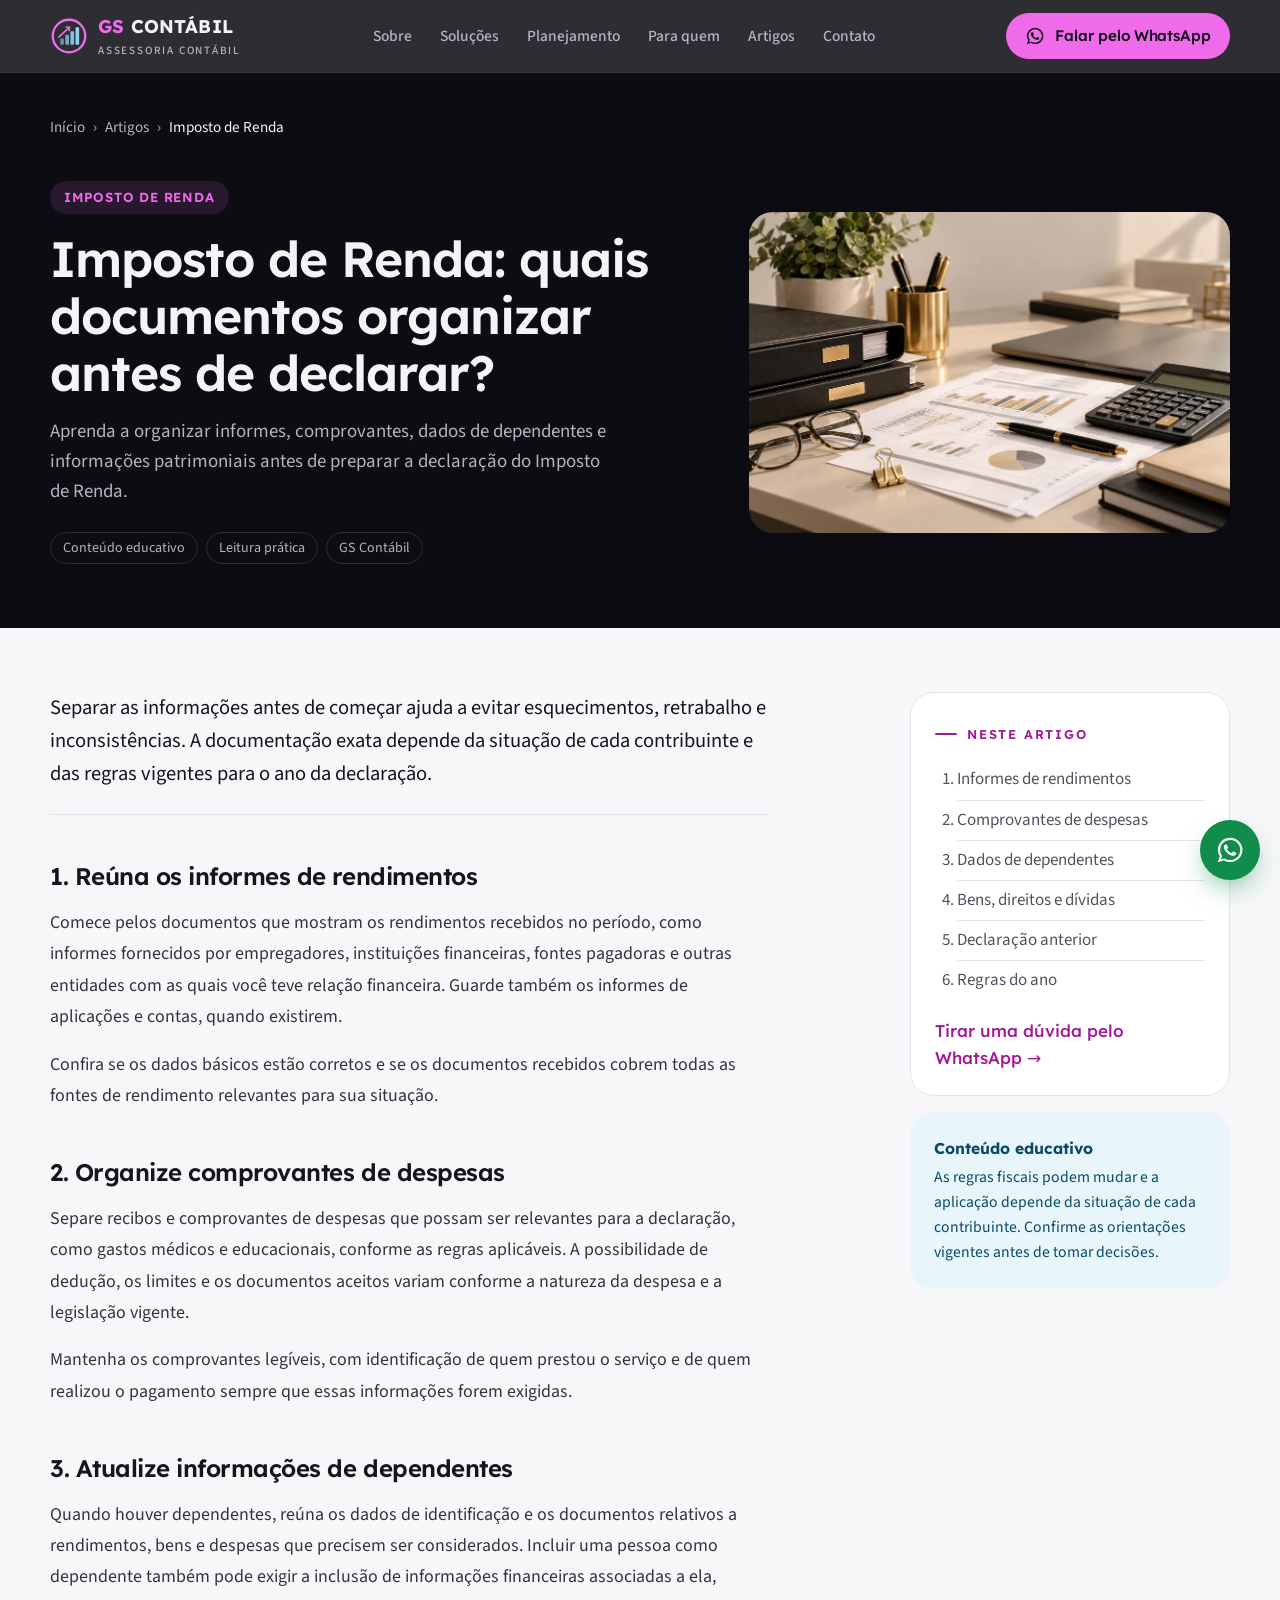
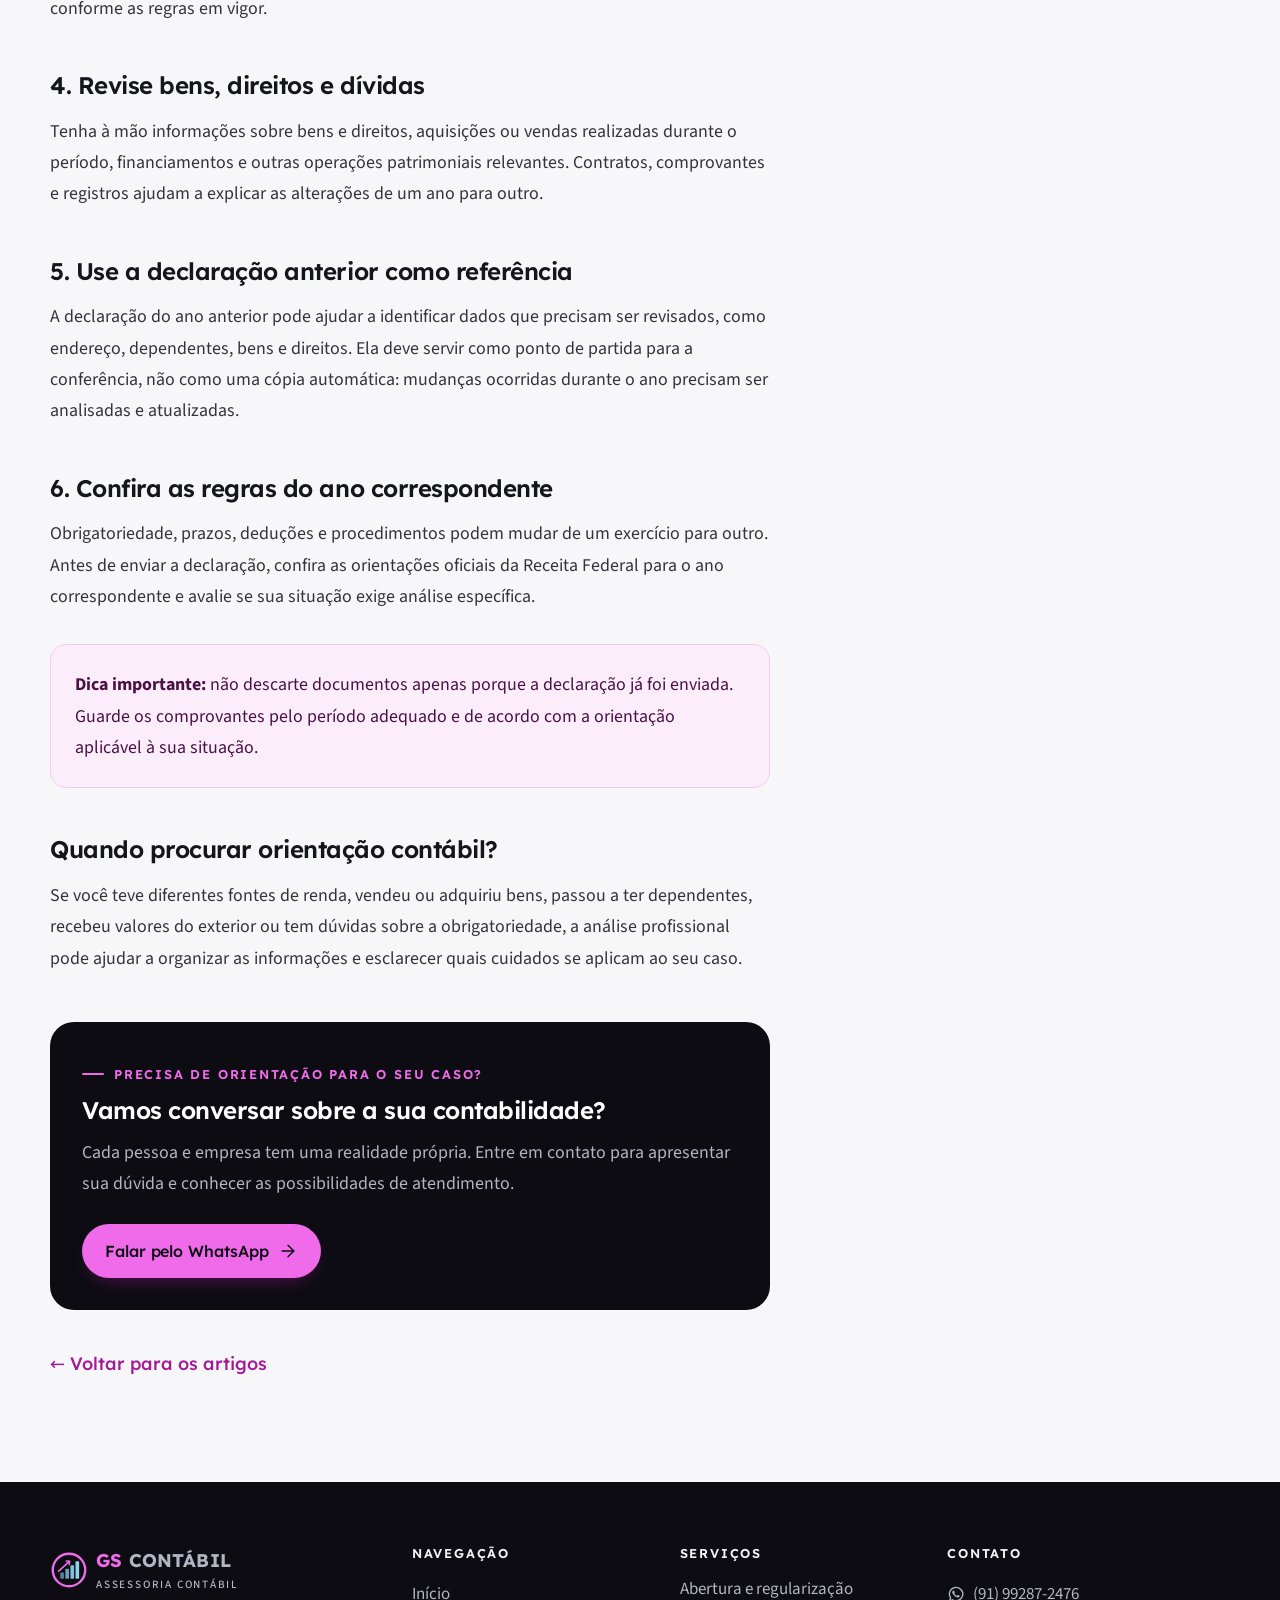
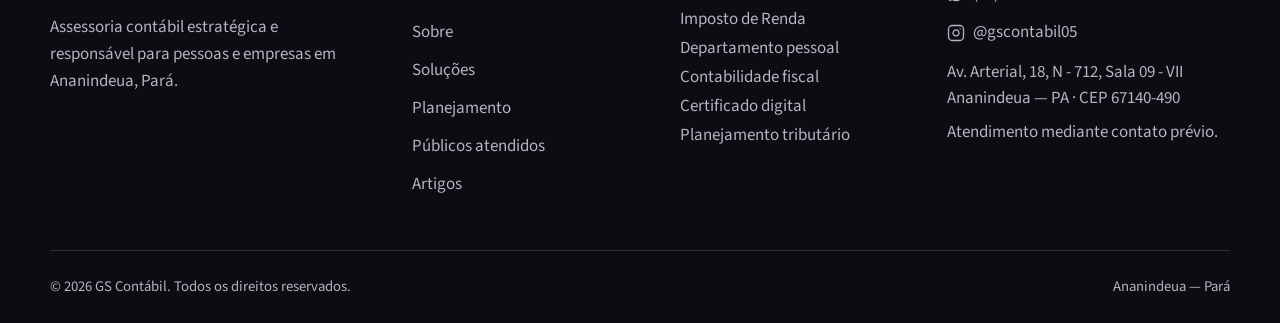
==== artigos/imposto-de-renda.html @ d26aca62 "Redesign do site da GS Contábil Nova interface (Lexend + Source Sans 3, preto/magenta/azul do logo)," ====
<!DOCTYPE html>
<html lang="pt-BR" class="no-js">
<head>
<meta charset="utf-8">
<meta name="viewport" content="width=device-width, initial-scale=1">
<title>Imposto de Renda: quais documentos organizar antes de declarar? | GS Contábil — Assessoria Contábil</title>
<meta name="description" content="">
<meta name="theme-color" content="#0c0c12">
<link rel="icon" href="../favicon.svg" type="image/svg+xml">
<link rel="icon" href="../assets/gs-contabil-logo.png" type="image/png">
<meta property="og:type" content="article">
<meta property="og:locale" content="pt_BR">
<meta property="og:site_name" content="GS Contábil">
<meta property="og:title" content="Imposto de Renda: quais documentos organizar antes de declarar? | GS Contábil — Assessoria Contábil">
<meta property="og:description" content="">
<link rel="preconnect" href="https://fonts.googleapis.com">
<link rel="preconnect" href="https://fonts.gstatic.com" crossorigin>
<link rel="stylesheet" href="https://fonts.googleapis.com/css2?family=Lexend:wght@400;500;600;700&family=Source+Sans+3:wght@400;500;600&display=swap">
<link rel="stylesheet" href="../styles.css">
<script>document.documentElement.classList.remove('no-js')</script>
</head>
<body>
<svg xmlns="http://www.w3.org/2000/svg" style="display:none" aria-hidden="true">
  <symbol id="i-check" viewBox="0 0 24 24"><path d="M20 6 9 17l-5-5"/></symbol>
  <symbol id="i-arrow" viewBox="0 0 24 24"><path d="M5 12h14"/><path d="m12 5 7 7-7 7"/></symbol>
  <symbol id="i-plus" viewBox="0 0 24 24"><path d="M12 5v14"/><path d="M5 12h14"/></symbol>
  <symbol id="i-menu" viewBox="0 0 24 24"><path d="M4 7h16"/><path d="M4 12h16"/><path d="M4 17h16"/></symbol>
  <symbol id="i-x" viewBox="0 0 24 24"><path d="M18 6 6 18"/><path d="m6 6 12 12"/></symbol>
  <symbol id="i-building" viewBox="0 0 24 24"><path d="M6 22V4a2 2 0 0 1 2-2h8a2 2 0 0 1 2 2v18Z"/><path d="M6 12H4a2 2 0 0 0-2 2v6a2 2 0 0 0 2 2h2"/><path d="M18 9h2a2 2 0 0 1 2 2v9a2 2 0 0 1-2 2h-2"/><path d="M10 6h4"/><path d="M10 10h4"/><path d="M10 14h4"/><path d="M10 18h4"/></symbol>
  <symbol id="i-file" viewBox="0 0 24 24"><path d="M15 2H6a2 2 0 0 0-2 2v16a2 2 0 0 0 2 2h12a2 2 0 0 0 2-2V7Z"/><path d="M14 2v4a2 2 0 0 0 2 2h4"/><path d="M10 9H8"/><path d="M16 13H8"/><path d="M16 17H8"/></symbol>
  <symbol id="i-users" viewBox="0 0 24 24"><path d="M16 21v-2a4 4 0 0 0-4-4H6a4 4 0 0 0-4 4v2"/><circle cx="9" cy="7" r="4"/><path d="M22 21v-2a4 4 0 0 0-3-3.87"/><path d="M16 3.13a4 4 0 0 1 0 7.75"/></symbol>
  <symbol id="i-calculator" viewBox="0 0 24 24"><rect width="16" height="20" x="4" y="2" rx="2"/><path d="M8 6h8"/><path d="M16 14v4"/><path d="M16 10h.01"/><path d="M12 10h.01"/><path d="M8 10h.01"/><path d="M12 14h.01"/><path d="M8 14h.01"/><path d="M12 18h.01"/><path d="M8 18h.01"/></symbol>
  <symbol id="i-shield" viewBox="0 0 24 24"><path d="M20 13c0 5-3.5 7.5-7.66 8.95a1 1 0 0 1-.67-.01C7.5 20.5 4 18 4 13V6a1 1 0 0 1 1-1c2 0 4.5-1.2 6.24-2.72a1.17 1.17 0 0 1 1.52 0C14.51 3.81 17 5 19 5a1 1 0 0 1 1 1z"/><path d="m9 12 2 2 4-4"/></symbol>
  <symbol id="i-chart" viewBox="0 0 24 24"><path d="M3 3v16a2 2 0 0 0 2 2h16"/><path d="M18 17V9"/><path d="M13 17V5"/><path d="M8 17v-3"/></symbol>
  <symbol id="i-briefcase" viewBox="0 0 24 24"><path d="M16 20V4a2 2 0 0 0-2-2h-4a2 2 0 0 0-2 2v16"/><rect width="20" height="14" x="2" y="6" rx="2"/></symbol>
  <symbol id="i-user" viewBox="0 0 24 24"><path d="M19 21v-2a4 4 0 0 0-4-4H9a4 4 0 0 0-4 4v2"/><circle cx="12" cy="7" r="4"/></symbol>
  <symbol id="i-bulb" viewBox="0 0 24 24"><path d="M15 14c.2-1 .7-1.7 1.5-2.5 1-.9 1.5-2.2 1.5-3.5A6 6 0 0 0 6 8c0 1 .2 2.2 1.5 3.5.7.7 1.3 1.5 1.5 2.5"/><path d="M9 18h6"/><path d="M10 22h4"/></symbol>
  <symbol id="i-store" viewBox="0 0 24 24"><path d="m2 7 4.41-4.41A2 2 0 0 1 7.83 2h8.34a2 2 0 0 1 1.42.59L22 7"/><path d="M4 12v8a2 2 0 0 0 2 2h12a2 2 0 0 0 2-2v-8"/><path d="M15 22v-4a2 2 0 0 0-2-2h-2a2 2 0 0 0-2 2v4"/><path d="M2 7h20"/><path d="M22 7v3a2 2 0 0 1-2 2 2.7 2.7 0 0 1-1.59-.63.7.7 0 0 0-.82 0A2.7 2.7 0 0 1 16 12a2.7 2.7 0 0 1-1.59-.63.7.7 0 0 0-.82 0A2.7 2.7 0 0 1 12 12a2.7 2.7 0 0 1-1.59-.63.7.7 0 0 0-.82 0A2.7 2.7 0 0 1 8 12a2.7 2.7 0 0 1-1.59-.63.7.7 0 0 0-.82 0A2.7 2.7 0 0 1 4 12a2 2 0 0 1-2-2V7"/></symbol>
  <symbol id="i-clipboard" viewBox="0 0 24 24"><rect width="8" height="4" x="8" y="2" rx="1"/><path d="M16 4h2a2 2 0 0 1 2 2v14a2 2 0 0 1-2 2H6a2 2 0 0 1-2-2V6a2 2 0 0 1 2-2h2"/><path d="m9 14 2 2 4-4"/></symbol>
  <symbol id="i-message" viewBox="0 0 24 24"><path d="M7.9 20A9 9 0 1 0 4 16.1L2 22Z"/></symbol>
  <symbol id="i-compass" viewBox="0 0 24 24"><circle cx="12" cy="12" r="10"/><path d="m16.24 7.76-1.8 5.4a2 2 0 0 1-1.28 1.28l-5.4 1.8 1.8-5.4a2 2 0 0 1 1.28-1.28z"/></symbol>
  <symbol id="i-pin" viewBox="0 0 24 24"><path d="M20 10c0 4.99-5.54 10.19-7.4 11.8a1 1 0 0 1-1.2 0C9.54 20.19 4 14.99 4 10a8 8 0 0 1 16 0"/><circle cx="12" cy="10" r="3"/></symbol>
  <symbol id="i-phone" viewBox="0 0 24 24"><path d="M22 16.92v3a2 2 0 0 1-2.18 2 19.8 19.8 0 0 1-8.63-3.07 19.5 19.5 0 0 1-6-6 19.8 19.8 0 0 1-3.07-8.67A2 2 0 0 1 4.11 2h3a2 2 0 0 1 2 1.72c.13.96.36 1.9.7 2.81a2 2 0 0 1-.45 2.11L8.09 9.91a16 16 0 0 0 6 6l1.27-1.27a2 2 0 0 1 2.11-.45c.91.34 1.85.57 2.81.7A2 2 0 0 1 22 16.92z"/></symbol>
  <symbol id="i-instagram" viewBox="0 0 24 24"><rect width="20" height="20" x="2" y="2" rx="5"/><path d="M16 11.37A4 4 0 1 1 12.63 8 4 4 0 0 1 16 11.37z"/><path d="M17.5 6.5h.01"/></symbol>
  <symbol id="i-clock" viewBox="0 0 24 24"><circle cx="12" cy="12" r="10"/><path d="M12 6v6l4 2"/></symbol>
  <symbol id="i-route" viewBox="0 0 24 24"><circle cx="6" cy="19" r="3"/><path d="M9 19h8.5a3.5 3.5 0 0 0 0-7h-11a3.5 3.5 0 0 1 0-7H15"/><circle cx="18" cy="5" r="3"/></symbol>
  <symbol id="i-whatsapp" viewBox="0 0 32 32"><path d="M16.04 3A12.9 12.9 0 0 0 5.1 22.74L3 29l6.45-2.06A12.96 12.96 0 1 0 16.04 3Zm0 23.73a10.7 10.7 0 0 1-5.47-1.5l-.39-.23-3.82 1.22 1.25-3.72-.25-.4a10.74 10.74 0 1 1 8.68 4.63Zm5.9-8.03c-.32-.16-1.91-.94-2.21-1.05-.3-.11-.51-.16-.73.16-.21.32-.83 1.05-1.02 1.26-.19.21-.38.24-.7.08-.32-.16-1.36-.5-2.59-1.6-.96-.86-1.61-1.91-1.8-2.23-.19-.32-.02-.49.14-.65.15-.15.32-.38.48-.57.16-.19.21-.32.32-.54.11-.21.05-.4-.03-.57-.08-.16-.73-1.75-1-2.4-.26-.63-.53-.55-.73-.56h-.62c-.21 0-.56.16-.86.4-.3.32-1.13 1.1-1.13 2.69 0 1.59 1.16 3.12 1.32 3.34.19.21 2.28 3.48 5.52 4.88.77.33 1.37.53 1.84.68.77.25 1.48.21 2.03.13.62-.09 1.91-.78 2.18-1.53.27-.75.19-1.4.19-1.53-.08-.14-.3-.22-.62-.38Z"/></symbol>
  <symbol id="gs-mark" viewBox="0 0 48 48"><circle cx="24" cy="24" r="20.5" fill="none" stroke="#ef6be9" stroke-width="3"/><rect x="13" y="27" width="4.6" height="8" rx="1" fill="#8fd3f0" opacity=".6"/><rect x="19.4" y="22.5" width="4.6" height="12.5" rx="1" fill="#8fd3f0" opacity=".75"/><rect x="25.8" y="18" width="4.6" height="17" rx="1" fill="#8fd3f0" opacity=".9"/><rect x="32.2" y="13" width="4.6" height="22" rx="1" fill="#8fd3f0"/><path d="M11 25.5 24 13.5" stroke="#ef6be9" stroke-width="2" stroke-linecap="round" fill="none"/><path d="m20.6 12.6 4.2.4-.6 4.1" stroke="#ef6be9" stroke-width="2" stroke-linecap="round" stroke-linejoin="round" fill="none"/></symbol>
</svg>

<a class="skip-link" href="#conteudo">Pular para o conteúdo</a>
<header class="site-header">
  <div class="container header-inner">
    <a class="brand" href="../index.html#inicio" aria-label="GS Contábil — página inicial">
      <svg class="brand-mark" aria-hidden="true"><use href="#gs-mark"/></svg>
      <span class="brand-name"><b>GS</b> CONTÁBIL<small>Assessoria contábil</small></span>
    </a>
    <nav class="main-nav" id="menu" aria-label="Principal">
      <a href="../index.html#sobre">Sobre</a>
      <a href="../index.html#solucoes">Soluções</a>
      <a href="../index.html#planejamento">Planejamento</a>
      <a href="../index.html#publicos">Para quem</a>
      <a href="../index.html#artigos">Artigos</a>
      <a href="../index.html#contato">Contato</a>
    </nav>
    <div class="header-cta">
      <a class="btn btn-bright" href="https://wa.me/5591992872476?text=Ol%C3%A1!%20Gostaria%20de%20conversar%20com%20a%20GS%20Cont%C3%A1bil%20sobre%20assessoria%20cont%C3%A1bil." target="_blank" rel="noopener" aria-label="Falar pelo WhatsApp">
        <svg class="icon" aria-hidden="true" style="fill:currentColor;stroke:none"><use href="#i-whatsapp"/></svg><span>Falar pelo WhatsApp</span>
      </a>
      <button class="menu-toggle" type="button" aria-controls="menu" aria-expanded="false" aria-label="Abrir menu">
        <svg class="icon i-open" aria-hidden="true"><use href="#i-menu"/></svg>
        <svg class="icon i-close" aria-hidden="true"><use href="#i-x"/></svg>
      </button>
    </div>
  </div>
</header>

<main id="conteudo">
<section class="article-hero"><div class="container"><div class="article-breadcrumb"><a href="../index.html#inicio">Início</a><span aria-hidden="true">›</span><a href="../index.html#artigos">Artigos</a><span aria-hidden="true">›</span><span>Imposto de Renda</span></div><div class="article-hero-grid"><div class="article-hero-copy"><span class="article-category">Imposto de Renda</span><h1>Imposto de Renda: quais documentos organizar antes de declarar?</h1><p>Aprenda a organizar informes, comprovantes, dados de dependentes e informações patrimoniais antes de preparar a declaração do Imposto de Renda.</p><div class="article-meta"><span>Conteúdo educativo</span><span>Leitura prática</span><span>GS Contábil</span></div></div><div class="article-hero-image"><img src="../assets/artigo-imposto-de-renda.webp" alt="Capa editorial do artigo: Imposto de Renda: quais documentos organizar antes de declarar?" width="1000" height="680"/></div></div></div></section>
<section class="article-reading"><div class="container article-reading-grid"><article class="article-body"><p class="article-lead">Separar as informações antes de começar ajuda a evitar esquecimentos, retrabalho e inconsistências. A documentação exata depende da situação de cada contribuinte e das regras vigentes para o ano da declaração.</p><h2>1. Reúna os informes de rendimentos</h2><p>Comece pelos documentos que mostram os rendimentos recebidos no período, como informes fornecidos por empregadores, instituições financeiras, fontes pagadoras e outras entidades com as quais você teve relação financeira. Guarde também os informes de aplicações e contas, quando existirem.</p><p>Confira se os dados básicos estão corretos e se os documentos recebidos cobrem todas as fontes de rendimento relevantes para sua situação.</p><h2>2. Organize comprovantes de despesas</h2><p>Separe recibos e comprovantes de despesas que possam ser relevantes para a declaração, como gastos médicos e educacionais, conforme as regras aplicáveis. A possibilidade de dedução, os limites e os documentos aceitos variam conforme a natureza da despesa e a legislação vigente.</p><p>Mantenha os comprovantes legíveis, com identificação de quem prestou o serviço e de quem realizou o pagamento sempre que essas informações forem exigidas.</p><h2>3. Atualize informações de dependentes</h2><p>Quando houver dependentes, reúna os dados de identificação e os documentos relativos a rendimentos, bens e despesas que precisem ser considerados. Incluir uma pessoa como dependente também pode exigir a inclusão de informações financeiras associadas a ela, conforme as regras em vigor.</p><h2>4. Revise bens, direitos e dívidas</h2><p>Tenha à mão informações sobre bens e direitos, aquisições ou vendas realizadas durante o período, financiamentos e outras operações patrimoniais relevantes. Contratos, comprovantes e registros ajudam a explicar as alterações de um ano para outro.</p><h2>5. Use a declaração anterior como referência</h2><p>A declaração do ano anterior pode ajudar a identificar dados que precisam ser revisados, como endereço, dependentes, bens e direitos. Ela deve servir como ponto de partida para a conferência, não como uma cópia automática: mudanças ocorridas durante o ano precisam ser analisadas e atualizadas.</p><h2>6. Confira as regras do ano correspondente</h2><p>Obrigatoriedade, prazos, deduções e procedimentos podem mudar de um exercício para outro. Antes de enviar a declaração, confira as orientações oficiais da Receita Federal para o ano correspondente e avalie se sua situação exige análise específica.</p><div class="article-note"><strong>Dica importante:</strong> não descarte documentos apenas porque a declaração já foi enviada. Guarde os comprovantes pelo período adequado e de acordo com a orientação aplicável à sua situação.</div><h2>Quando procurar orientação contábil?</h2><p>Se você teve diferentes fontes de renda, vendeu ou adquiriu bens, passou a ter dependentes, recebeu valores do exterior ou tem dúvidas sobre a obrigatoriedade, a análise profissional pode ajudar a organizar as informações e esclarecer quais cuidados se aplicam ao seu caso.</p><div class="article-cta"><span class="eyebrow">Precisa de orientação para o seu caso?</span><h2>Vamos conversar sobre a sua contabilidade?</h2><p>Cada pessoa e empresa tem uma realidade própria. Entre em contato para apresentar sua dúvida e conhecer as possibilidades de atendimento.</p><a class="btn btn-primary" href="https://wa.me/5591992872476?text=Ol%C3%A1%21%20Gostaria%20de%20conversar%20com%20a%20GS%20Cont%C3%A1bil%20sobre%20assessoria%20cont%C3%A1bil." target="_blank" rel="noopener">Falar pelo WhatsApp <svg class="icon" aria-hidden="true"><use href="#i-arrow"/></svg></a></div><a class="article-back" href="../index.html#artigos">← Voltar para os artigos</a></article><aside class="article-aside"><div class="article-aside-card"><span class="eyebrow">Neste artigo</span><ol><li>Informes de rendimentos</li><li>Comprovantes de despesas</li><li>Dados de dependentes</li><li>Bens, direitos e dívidas</li><li>Declaração anterior</li><li>Regras do ano</li></ol><a href="https://wa.me/5591992872476?text=Ol%C3%A1%21%20Gostaria%20de%20conversar%20com%20a%20GS%20Cont%C3%A1bil%20sobre%20assessoria%20cont%C3%A1bil." rel="noopener" target="_blank">Tirar uma dúvida pelo WhatsApp →</a></div><div class="article-aside-note"><strong>Conteúdo educativo</strong><p>As regras fiscais podem mudar e a aplicação depende da situação de cada contribuinte. Confirme as orientações vigentes antes de tomar decisões.</p></div></aside></div></section>
</main>
<footer class="footer">
  <div class="container footer-grid">
    <div class="footer-brand">
      <a class="brand" href="../index.html#inicio" aria-label="GS Contábil — página inicial">
        <svg class="brand-mark" aria-hidden="true"><use href="#gs-mark"/></svg>
        <span class="brand-name"><b>GS</b> CONTÁBIL<small>Assessoria contábil</small></span>
      </a>
      <p>Assessoria contábil estratégica e responsável para pessoas e empresas em Ananindeua, Pará.</p>
    </div>
    <nav aria-label="Rodapé">
      <h2>Navegação</h2>
      <ul>
        <li><a href="../index.html#inicio">Início</a></li>
        <li><a href="../index.html#sobre">Sobre</a></li>
        <li><a href="../index.html#solucoes">Soluções</a></li>
        <li><a href="../index.html#planejamento">Planejamento</a></li>
        <li><a href="../index.html#publicos">Públicos atendidos</a></li>
        <li><a href="../index.html#artigos">Artigos</a></li>
      </ul>
    </nav>
    <div>
      <h2>Serviços</h2>
      <ul>
        <li>Abertura e regularização</li>
        <li>Imposto de Renda</li>
        <li>Departamento pessoal</li>
        <li>Contabilidade fiscal</li>
        <li>Certificado digital</li>
        <li>Planejamento tributário</li>
      </ul>
    </div>
    <div>
      <h2>Contato</h2>
      <ul>
        <li><a href="https://wa.me/5591992872476?text=Ol%C3%A1!%20Gostaria%20de%20conversar%20com%20a%20GS%20Cont%C3%A1bil%20sobre%20assessoria%20cont%C3%A1bil." target="_blank" rel="noopener"><svg class="icon icon-sm" aria-hidden="true" style="fill:currentColor;stroke:none"><use href="#i-whatsapp"/></svg>(91) 99287-2476</a></li>
        <li><a href="https://www.instagram.com/gscontabil05/" target="_blank" rel="noopener"><svg class="icon icon-sm" aria-hidden="true"><use href="#i-instagram"/></svg>@gscontabil05</a></li>
      </ul>
      <address>Av. Arterial, 18, N - 712, Sala 09 - VII<br>Ananindeua — PA · CEP 67140-490</address>
      <p style="margin-top:8px">Atendimento mediante contato prévio.</p>
    </div>
  </div>
  <div class="container footer-bottom">
    <span>© <span id="year">2026</span> GS Contábil. Todos os direitos reservados.</span>
    <span>Ananindeua — Pará</span>
  </div>
</footer>
<a class="whatsapp-float" href="https://wa.me/5591992872476?text=Ol%C3%A1!%20Gostaria%20de%20conversar%20com%20a%20GS%20Cont%C3%A1bil%20sobre%20assessoria%20cont%C3%A1bil." target="_blank" rel="noopener" aria-label="Falar com a GS Contábil pelo WhatsApp">
  <svg aria-hidden="true" viewBox="0 0 32 32"><use href="#i-whatsapp"/></svg>
</a>

<script src="../script.js" defer></script>
</body>
</html>
---- styles.css ----
/* =========================================================
   GS Contábil — Design system
   Estilo: Trust & Authority + Minimal (Swiss) — ver design-system/MASTER.md
   ========================================================= */

:root {
  /* Cores da marca (logo: preto, magenta, azul-céu) */
  --ink: #0c0c12;
  --ink-2: #16161f;
  --ink-3: #22222e;
  --paper: #f7f7f9;
  --surface: #ffffff;
  --line: #e4e4ea;
  --line-dark: #2c2c3a;

  --text: #15151c;
  --text-muted: #52525e;      /* 7.4:1 em branco */
  --text-on-dark: #f4f4f7;
  --muted-on-dark: #b4b4c2;   /* 9:1 em --ink */

  --brand: #a3199a;           /* magenta acessível em fundo claro (6.6:1) */
  --brand-strong: #86127f;
  --brand-bright: #ef6be9;    /* magenta em fundo escuro (7:1 em --ink) */
  --brand-soft: #fbeefa;
  --sky: #8fd3f0;             /* barras do logo */
  --sky-soft: #e8f6fc;

  --whatsapp: #128c4a;

  /* Tipografia */
  --font-heading: "Lexend", system-ui, sans-serif;
  --font-body: "Source Sans 3", system-ui, sans-serif;

  /* Espaçamento (escala 4/8) */
  --s-1: 4px; --s-2: 8px; --s-3: 12px; --s-4: 16px; --s-5: 24px;
  --s-6: 32px; --s-7: 48px; --s-8: 64px; --s-9: 96px;

  --radius-sm: 10px;
  --radius: 16px;
  --radius-lg: 24px;
  --shadow-sm: 0 1px 2px rgb(12 12 18 / .06);
  --shadow: 0 10px 30px -12px rgb(12 12 18 / .18);
  --shadow-lg: 0 30px 60px -20px rgb(12 12 18 / .35);

  --container: 1180px;
  --header-h: 72px;
  --ease: cubic-bezier(.2, .7, .2, 1);
}

*, *::before, *::after { box-sizing: border-box; }
html { scroll-behavior: smooth; scroll-padding-top: calc(var(--header-h) + 16px); -webkit-text-size-adjust: 100%; }
body {
  margin: 0;
  font-family: var(--font-body);
  font-size: 1.0625rem;
  line-height: 1.6;
  color: var(--text);
  background: var(--paper);
  -webkit-font-smoothing: antialiased;
  text-rendering: optimizeLegibility;
}
img { max-width: 100%; height: auto; display: block; }
a { color: inherit; }
h1, h2, h3, h4 { font-family: var(--font-heading); line-height: 1.15; letter-spacing: -.02em; margin: 0; color: inherit; text-wrap: balance; }
p { margin: 0; text-wrap: pretty; }
ul, ol { margin: 0; padding: 0; }

.container { width: min(var(--container), 100% - 40px); margin-inline: auto; }
.sr-only { position: absolute; width: 1px; height: 1px; padding: 0; margin: -1px; overflow: hidden; clip: rect(0 0 0 0); white-space: nowrap; border: 0; }

:focus-visible { outline: 3px solid var(--brand); outline-offset: 3px; border-radius: 6px; }
.dark :focus-visible, .site-header :focus-visible, .hero :focus-visible, .footer :focus-visible { outline-color: var(--brand-bright); }

.skip-link {
  position: absolute; left: 16px; top: -60px; z-index: 100;
  background: var(--surface); color: var(--text); padding: 10px 16px; border-radius: var(--radius-sm);
  font-weight: 600; text-decoration: none; transition: top .2s var(--ease);
}
.skip-link:focus { top: 12px; }

.icon { width: 24px; height: 24px; flex: none; fill: none; stroke: currentColor; stroke-width: 1.75; stroke-linecap: round; stroke-linejoin: round; }
.icon-sm { width: 18px; height: 18px; }

/* ---------- Botões ---------- */
.btn {
  display: inline-flex; align-items: center; justify-content: center; gap: 10px;
  min-height: 48px; padding: 12px 22px;
  font-family: var(--font-heading); font-size: 1rem; font-weight: 500; letter-spacing: -.005em;
  border-radius: 999px; border: 1.5px solid transparent;
  text-decoration: none; cursor: pointer;
  transition: background-color .2s var(--ease), color .2s var(--ease), border-color .2s var(--ease), transform .2s var(--ease), box-shadow .2s var(--ease);
}
.btn:active { transform: translateY(1px); }
.btn .icon { width: 20px; height: 20px; }
.btn-primary { background: var(--brand); color: #fff; box-shadow: 0 8px 20px -10px rgb(163 25 154 / .7); }
.btn-primary:hover { background: var(--brand-strong); }
.btn-bright { background: var(--brand-bright); color: var(--ink); }
.btn-bright:hover { background: #f58ef0; }
.btn-ghost { border-color: var(--line); color: var(--text); background: var(--surface); }
.btn-ghost:hover { border-color: var(--text); }
.btn-ghost-dark { border-color: #4a4a5c; color: var(--text-on-dark); background: transparent; }
.btn-ghost-dark:hover { border-color: var(--text-on-dark); background: rgb(255 255 255 / .05); }
.btn-whatsapp { background: var(--whatsapp); color: #fff; }
.btn-whatsapp:hover { background: #0e7a40; }

.link-arrow {
  display: inline-flex; align-items: center; gap: 6px; min-height: 44px;
  font-family: var(--font-heading); font-weight: 500; font-size: .95rem;
  color: var(--brand); text-decoration: none;
}
.link-arrow .icon { width: 18px; height: 18px; transition: transform .2s var(--ease); }
.link-arrow:hover .icon { transform: translateX(3px); }
.link-arrow:hover { color: var(--brand-strong); }

/* ---------- Marca ---------- */
.brand { display: inline-flex; align-items: center; gap: 10px; text-decoration: none; color: var(--text-on-dark); min-height: 44px; }
.brand-mark { width: 38px; height: 38px; flex: none; }
.brand-name { font-family: var(--font-heading); font-weight: 700; font-size: 1.15rem; letter-spacing: .01em; white-space: nowrap; }
.brand-name b { color: var(--brand-bright); font-weight: 700; }
.brand-name small { display: block; font-family: var(--font-body); font-weight: 500; font-size: .7rem; letter-spacing: .16em; text-transform: uppercase; color: var(--muted-on-dark); margin-top: 1px; }

/* ---------- Header ---------- */
.site-header {
  position: sticky; top: 0; z-index: 50;
  background: rgb(12 12 18 / .86);
  backdrop-filter: saturate(160%) blur(14px);
  -webkit-backdrop-filter: saturate(160%) blur(14px);
  border-bottom: 1px solid rgb(255 255 255 / .06);
  color: var(--text-on-dark);
}
.header-inner { display: flex; align-items: center; justify-content: space-between; gap: var(--s-5); height: var(--header-h); }
.main-nav { display: flex; align-items: center; gap: var(--s-1); }
.main-nav a {
  position: relative; display: inline-flex; align-items: center; min-height: 44px; padding: 0 12px;
  font-size: .97rem; font-weight: 500; color: var(--muted-on-dark); text-decoration: none; border-radius: 999px;
  transition: color .2s var(--ease), background-color .2s var(--ease);
}
.main-nav a:hover { color: #fff; background: rgb(255 255 255 / .06); }
.main-nav a[aria-current="true"] { color: #fff; }
.main-nav a[aria-current="true"]::after { content: ""; position: absolute; left: 12px; right: 12px; bottom: 6px; height: 2px; border-radius: 2px; background: var(--brand-bright); }
.header-cta { display: flex; align-items: center; gap: var(--s-3); }
.header-cta .btn { min-height: 44px; padding: 10px 18px; font-size: .95rem; }
.menu-toggle {
  display: none; width: 48px; height: 48px; border-radius: 12px; border: 1px solid #3a3a4a;
  background: transparent; color: #fff; cursor: pointer; align-items: center; justify-content: center;
}
.menu-toggle .i-close { display: none; }
.menu-toggle[aria-expanded="true"] .i-open { display: none; }
.menu-toggle[aria-expanded="true"] .i-close { display: block; }

/* ---------- Seções ---------- */
.section { padding: var(--s-9) 0; }
.section-tight { padding: var(--s-8) 0; }
.dark { background: var(--ink); color: var(--text-on-dark); }
.section-head { max-width: 720px; margin-bottom: var(--s-7); }
.section-head.center { margin-inline: auto; text-align: center; }
.eyebrow {
  display: inline-flex; align-items: center; gap: 10px; margin-bottom: var(--s-4);
  font-family: var(--font-heading); font-size: .8rem; font-weight: 600; letter-spacing: .14em; text-transform: uppercase;
  color: var(--brand);
}
.eyebrow::before { content: ""; width: 22px; height: 2px; border-radius: 2px; background: currentColor; }
.dark .eyebrow, .hero .eyebrow { color: var(--brand-bright); }
.h2 { font-size: clamp(2rem, 1.4rem + 2.2vw, 3rem); font-weight: 600; }
.lead { font-size: 1.2rem; color: var(--text-muted); margin-top: var(--s-4); }
.dark .lead { color: var(--muted-on-dark); }

/* ---------- Hero ---------- */
.hero { position: relative; background: var(--ink); color: var(--text-on-dark); overflow: hidden; }
.hero::before {
  /* grade sutil — referência a planilhas/relatórios */
  content: ""; position: absolute; inset: 0; pointer-events: none;
  background-image: linear-gradient(rgb(255 255 255 / .035) 1px, transparent 1px), linear-gradient(90deg, rgb(255 255 255 / .035) 1px, transparent 1px);
  background-size: 56px 56px;
  mask-image: linear-gradient(180deg, #000 30%, transparent 95%);
}
.hero-grid { position: relative; display: grid; grid-template-columns: 1.2fr .8fr; gap: var(--s-8); align-items: center; padding: var(--s-8) 0 var(--s-9); }
.hero h1 { font-size: clamp(2.4rem, 1.5rem + 3vw, 3.75rem); font-weight: 600; letter-spacing: -.035em; line-height: 1.05; }
.hero h1 .accent { color: var(--brand-bright); display: block; }
.hero-text { margin-top: var(--s-5); max-width: 560px; font-size: 1.2rem; color: var(--muted-on-dark); }
.hero-actions { display: flex; flex-wrap: wrap; gap: var(--s-3); margin-top: var(--s-6); }
.hero-checks { display: grid; grid-template-columns: repeat(2, minmax(0, 1fr)); gap: var(--s-3) var(--s-5); margin-top: var(--s-7); list-style: none; max-width: 560px; }
.hero-checks li { display: flex; align-items: flex-start; gap: 10px; color: var(--text-on-dark); font-size: 1rem; }
.check {
  display: inline-grid; place-items: center; width: 22px; height: 22px; border-radius: 50%; flex: none; margin-top: 2px;
  background: rgb(143 211 240 / .14); color: var(--sky);
}
.check .icon { width: 14px; height: 14px; stroke-width: 2.5; }

.hero-media { position: relative; }
.hero-photo {
  position: relative; border-radius: var(--radius-lg); overflow: hidden;
  box-shadow: var(--shadow-lg); border: 1px solid rgb(255 255 255 / .08);
  aspect-ratio: 4 / 4.2;
}
.hero-photo img { width: 100%; height: 100%; object-fit: cover; object-position: 38% center; }
.hero-photo::after { content: ""; position: absolute; inset: 0; background: linear-gradient(180deg, transparent 55%, rgb(12 12 18 / .65)); }
.hero-badge {
  position: absolute; left: -28px; bottom: 36px; z-index: 2;
  display: flex; align-items: center; gap: 14px; padding: 14px 18px 14px 14px;
  background: var(--surface); color: var(--text); border-radius: var(--radius); box-shadow: var(--shadow-lg);
  max-width: 300px;
}
.hero-badge .badge-icon { display: grid; place-items: center; width: 44px; height: 44px; border-radius: 12px; background: var(--brand-soft); color: var(--brand); flex: none; }
.hero-badge strong { display: block; white-space: nowrap; font-family: var(--font-heading); font-weight: 600; font-size: .98rem; }
.hero-badge span { font-size: .9rem; color: var(--text-muted); }
.hero-chart {
  position: absolute; right: -18px; top: 28px; z-index: 2;
  display: flex; align-items: flex-end; gap: 6px; padding: 14px 16px; height: 92px;
  background: rgb(22 22 31 / .92); border: 1px solid var(--line-dark); border-radius: var(--radius);
  box-shadow: var(--shadow-lg); backdrop-filter: blur(8px);
}
.hero-chart span { width: 12px; border-radius: 4px 4px 2px 2px; background: var(--sky); transform-origin: bottom; }
.hero-chart span:nth-child(1) { height: 30%; opacity: .55; }
.hero-chart span:nth-child(2) { height: 52%; opacity: .7; }
.hero-chart span:nth-child(3) { height: 74%; opacity: .85; }
.hero-chart span:nth-child(4) { height: 100%; background: var(--brand-bright); }

/* ---------- Pilares (faixa sob o hero) ---------- */
.pillars { position: relative; z-index: 3; margin-top: calc(var(--s-8) * -1); }
.pillars-grid {
  display: grid; grid-template-columns: repeat(3, 1fr);
  background: var(--surface); border: 1px solid var(--line); border-radius: var(--radius-lg); box-shadow: var(--shadow);
}
.pillar { display: flex; gap: var(--s-4); padding: var(--s-6); }
.pillar + .pillar { border-left: 1px solid var(--line); }
.pillar h3 { font-size: 1.1rem; font-weight: 600; margin-bottom: 6px; }
.pillar p { color: var(--text-muted); font-size: 1rem; }
.icon-tile { display: grid; place-items: center; width: 48px; height: 48px; border-radius: 14px; background: var(--brand-soft); color: var(--brand); flex: none; }

/* ---------- Estratégia ---------- */
.split { display: grid; grid-template-columns: 1fr 1fr; gap: var(--s-8); align-items: start; }
.prose p + p { margin-top: var(--s-4); }
.prose p { color: var(--text-muted); font-size: 1.1rem; }
.numbered { list-style: none; display: grid; gap: var(--s-3); }
.numbered li {
  display: grid; grid-template-columns: auto 1fr; gap: var(--s-5); align-items: start;
  padding: var(--s-5) var(--s-5); background: var(--surface); border: 1px solid var(--line); border-radius: var(--radius);
  transition: border-color .25s var(--ease), transform .25s var(--ease);
}
.numbered li:hover { border-color: #cfcfda; transform: translateX(4px); }
.numbered .num { font-family: var(--font-heading); font-size: 1.6rem; font-weight: 600; color: var(--brand); line-height: 1; min-width: 2ch; }
.numbered p { font-size: 1.06rem; }
.split-cta { margin-top: var(--s-6); }

/* ---------- Soluções ---------- */
.services-grid { display: grid; grid-template-columns: repeat(3, 1fr); gap: var(--s-5); }
.service-card {
  position: relative; display: flex; flex-direction: column; gap: var(--s-3);
  padding: var(--s-6); background: var(--surface); border: 1px solid var(--line); border-radius: var(--radius-lg);
  transition: border-color .25s var(--ease), box-shadow .25s var(--ease), transform .25s var(--ease);
}
.service-card:hover { border-color: #d8b7d6; box-shadow: var(--shadow); transform: translateY(-3px); }
.service-card h3 { font-size: 1.2rem; font-weight: 600; margin-top: var(--s-2); }
.service-card p { color: var(--text-muted); flex: 1; }
.service-card .link-arrow { margin-top: var(--s-2); align-self: flex-start; }
.service-card .link-arrow::after { content: ""; position: absolute; inset: 0; border-radius: inherit; }

/* ---------- Planejamento (escuro) ---------- */
.planning-grid { display: grid; grid-template-columns: 1.1fr .9fr; gap: var(--s-8); align-items: center; }
.planning-grid .prose p { color: var(--muted-on-dark); }
.callout {
  margin-top: var(--s-6); padding: var(--s-4) var(--s-5); border-left: 3px solid var(--brand-bright);
  background: rgb(239 107 233 / .07); border-radius: 0 var(--radius-sm) var(--radius-sm) 0;
  font-family: var(--font-heading); font-weight: 500; color: var(--text-on-dark);
}
.checklist-card { padding: var(--s-6); background: var(--ink-2); border: 1px solid var(--line-dark); border-radius: var(--radius-lg); }
.checklist-card h3 { font-size: 1.15rem; font-weight: 600; margin-bottom: var(--s-5); }
.checklist { list-style: none; display: grid; gap: 2px; }
.checklist li { display: flex; align-items: center; gap: 12px; padding: 12px 0; border-bottom: 1px solid var(--line-dark); }
.checklist li:last-child { border-bottom: 0; }

/* ---------- Por que ---------- */
.why-grid { display: grid; grid-template-columns: repeat(4, 1fr); gap: var(--s-5); counter-reset: why; }
.why-item { padding-top: var(--s-5); border-top: 2px solid var(--text); }
.why-item .num { display: block; font-family: var(--font-heading); font-size: .9rem; font-weight: 600; color: var(--brand); margin-bottom: var(--s-4); }
.why-item h3 { font-size: 1.15rem; font-weight: 600; margin-bottom: var(--s-2); }
.why-item p { color: var(--text-muted); font-size: 1rem; }

/* ---------- Para quem ---------- */
.audience-grid { display: grid; grid-template-columns: repeat(6, 1fr); gap: var(--s-4); }
.audience-card {
  grid-column: span 2; position: relative; display: flex; flex-direction: column; gap: var(--s-2);
  padding: var(--s-5); background: var(--surface); border: 1px solid var(--line); border-radius: var(--radius);
  transition: border-color .25s var(--ease), box-shadow .25s var(--ease);
}
.audience-card:nth-child(4), .audience-card:nth-child(5) { grid-column: span 3; }
.audience-card:hover { border-color: #d8b7d6; box-shadow: var(--shadow); }
.audience-card .head { display: flex; align-items: center; gap: var(--s-3); margin-bottom: var(--s-1); }
.audience-card .icon-tile { width: 42px; height: 42px; border-radius: 12px; background: var(--sky-soft); color: #0e6a91; }
.audience-card h3 { font-size: 1.08rem; font-weight: 600; }
.audience-card p { color: var(--text-muted); font-size: 1rem; flex: 1; }
.audience-card .link-arrow::after { content: ""; position: absolute; inset: 0; border-radius: inherit; }

/* ---------- Sobre ---------- */
.about-grid { display: grid; grid-template-columns: .95fr 1.05fr; gap: var(--s-8); align-items: center; }
.about-media { position: relative; }
.about-media img { border-radius: var(--radius-lg); aspect-ratio: 5 / 4; object-fit: cover; object-position: 30% center; box-shadow: var(--shadow); }
.about-tag {
  position: absolute; right: -16px; bottom: -20px; padding: 16px 20px; max-width: 260px;
  background: var(--ink); color: var(--text-on-dark); border-radius: var(--radius); box-shadow: var(--shadow-lg);
}
.about-tag strong { display: block; font-family: var(--font-heading); font-weight: 600; }
.about-tag span { font-size: .92rem; color: var(--muted-on-dark); }
.tag-list { display: flex; flex-wrap: wrap; gap: 8px; list-style: none; margin-top: var(--s-5); }
.tag-list li { padding: 6px 14px; border-radius: 999px; background: var(--surface); border: 1px solid var(--line); font-size: .93rem; font-weight: 500; }

/* ---------- Como começar ---------- */
.steps { display: grid; grid-template-columns: repeat(3, 1fr); gap: var(--s-5); list-style: none; position: relative; }
.steps::before { content: ""; position: absolute; top: 27px; left: 8%; right: 8%; height: 2px; background: repeating-linear-gradient(90deg, var(--line-dark) 0 8px, transparent 8px 16px); }
.step { position: relative; text-align: center; padding: 0 var(--s-4); }
.step .step-num {
  display: grid; place-items: center; width: 56px; height: 56px; margin: 0 auto var(--s-5);
  border-radius: 50%; background: var(--ink); border: 2px solid var(--brand-bright); color: var(--brand-bright);
  font-family: var(--font-heading); font-weight: 600; font-size: 1.25rem; position: relative;
}
.step h3 { font-size: 1.15rem; font-weight: 600; margin-bottom: var(--s-2); }
.step p { color: var(--muted-on-dark); }
.steps-cta { display: flex; justify-content: center; margin-top: var(--s-7); }

/* ---------- Artigos ---------- */
.articles-grid { display: grid; grid-template-columns: repeat(3, 1fr); gap: var(--s-5); }
.article-card {
  position: relative; display: flex; flex-direction: column; overflow: hidden;
  background: var(--surface); border: 1px solid var(--line); border-radius: var(--radius-lg);
  transition: box-shadow .25s var(--ease), transform .25s var(--ease);
}
.article-card:hover { box-shadow: var(--shadow); transform: translateY(-3px); }
.article-card .thumb { aspect-ratio: 16 / 10; overflow: hidden; background: var(--line); }
.article-card .thumb img { width: 100%; height: 100%; object-fit: cover; transition: transform .5s var(--ease); }
.article-card:hover .thumb img { transform: scale(1.04); }
.article-card .body { display: flex; flex-direction: column; gap: var(--s-3); padding: var(--s-5) var(--s-5) var(--s-4); flex: 1; }
.article-card .cat { font-family: var(--font-heading); font-size: .76rem; font-weight: 600; letter-spacing: .12em; text-transform: uppercase; color: var(--brand); }
.article-card h3 { font-size: 1.18rem; font-weight: 600; }
.article-card h3 a { text-decoration: none; }
.article-card h3 a::after { content: ""; position: absolute; inset: 0; }
.article-card p { color: var(--text-muted); font-size: 1rem; flex: 1; }
.article-card .link-arrow { pointer-events: none; }

/* ---------- FAQ ---------- */
.faq-grid { display: grid; grid-template-columns: .8fr 1.2fr; gap: var(--s-8); align-items: start; }
.faq-aside { position: sticky; top: calc(var(--header-h) + 32px); }
.faq-aside .btn { margin-top: var(--s-6); }
.faq-list { display: grid; gap: var(--s-3); }
.faq-item { background: var(--surface); border: 1px solid var(--line); border-radius: var(--radius); transition: border-color .2s var(--ease); }
.faq-item[open] { border-color: #cfcfda; }
.faq-item summary {
  display: flex; align-items: center; justify-content: space-between; gap: var(--s-4);
  min-height: 64px; padding: var(--s-4) var(--s-5); cursor: pointer; list-style: none;
  font-family: var(--font-heading); font-weight: 500; font-size: 1.05rem;
}
.faq-item summary::-webkit-details-marker { display: none; }
.faq-item summary .icon { transition: transform .25s var(--ease); color: var(--brand); }
.faq-item[open] summary .icon { transform: rotate(45deg); }
.faq-item .answer { padding: 0 var(--s-5) var(--s-5); color: var(--text-muted); }

/* ---------- CTA final ---------- */
.cta-band {
  position: relative; overflow: hidden; display: grid; grid-template-columns: 1.3fr auto; gap: var(--s-6); align-items: center;
  padding: var(--s-8); border-radius: var(--radius-lg); background: var(--ink); color: var(--text-on-dark);
}
.cta-band::after {
  content: ""; position: absolute; right: -60px; top: -60px; width: 260px; height: 260px; border-radius: 50%;
  border: 3px solid var(--brand-bright); opacity: .35; pointer-events: none;
}
.cta-band .lead { max-width: 560px; }
.cta-band .actions { position: relative; z-index: 1; display: flex; flex-direction: column; gap: var(--s-3); }

/* ---------- Localização ---------- */
.location-grid { display: grid; grid-template-columns: .9fr 1.1fr; gap: var(--s-6); align-items: stretch; }
.contact-card { display: flex; flex-direction: column; gap: var(--s-5); padding: var(--s-6); background: var(--surface); border: 1px solid var(--line); border-radius: var(--radius-lg); }
.contact-row { display: flex; gap: var(--s-4); align-items: flex-start; }
.contact-row .icon-tile { width: 44px; height: 44px; border-radius: 12px; }
.contact-row strong { display: block; font-family: var(--font-heading); font-weight: 600; margin-bottom: 2px; }
.contact-row a, .contact-row address { color: var(--text-muted); font-style: normal; text-decoration: none; }
.contact-row a:hover { color: var(--brand); text-decoration: underline; }
.contact-card .actions { display: flex; flex-wrap: wrap; gap: var(--s-3); margin-top: auto; }
.map-wrap {
  position: relative; min-height: 380px; border-radius: var(--radius-lg); overflow: hidden;
  background: var(--ink-2); border: 1px solid var(--line);
}
.map-wrap iframe { position: absolute; inset: 0; width: 100%; height: 100%; border: 0; }
.map-placeholder {
  position: absolute; inset: 0; display: grid; place-items: center; text-align: center; padding: var(--s-6);
  color: var(--text-on-dark);
  background-image: linear-gradient(rgb(255 255 255 / .05) 1px, transparent 1px), linear-gradient(90deg, rgb(255 255 255 / .05) 1px, transparent 1px);
  background-size: 40px 40px;
}
.map-placeholder .pin { display: grid; place-items: center; width: 64px; height: 64px; margin: 0 auto var(--s-4); border-radius: 50%; background: var(--brand-bright); color: var(--ink); box-shadow: 0 0 0 10px rgb(239 107 233 / .15); }
.map-placeholder .pin .icon { width: 30px; height: 30px; }
.map-placeholder p { color: var(--muted-on-dark); margin: var(--s-2) 0 var(--s-5); }

/* ---------- Footer ---------- */
.footer { background: var(--ink); color: var(--muted-on-dark); padding: var(--s-8) 0 var(--s-5); margin-top: var(--s-6); }
.footer-grid { display: grid; grid-template-columns: 1.4fr 1fr 1fr 1.2fr; gap: var(--s-6); }
.footer h2 { font-size: .8rem; font-weight: 600; letter-spacing: .14em; text-transform: uppercase; color: var(--text-on-dark); margin-bottom: var(--s-4); }
.footer-brand p { margin-top: var(--s-4); max-width: 320px; }
.footer ul { list-style: none; display: grid; gap: 2px; }
.footer a { display: inline-flex; align-items: center; gap: 8px; min-height: 36px; text-decoration: none; color: var(--muted-on-dark); transition: color .2s var(--ease); }
.footer a:hover { color: #fff; }
.footer address { font-style: normal; margin-top: var(--s-2); line-height: 1.55; }
.footer-bottom { display: flex; justify-content: space-between; gap: var(--s-4); flex-wrap: wrap; margin-top: var(--s-7); padding-top: var(--s-5); border-top: 1px solid var(--line-dark); font-size: .92rem; }

/* ---------- WhatsApp flutuante ---------- */
.whatsapp-float {
  position: fixed; right: 20px; bottom: calc(20px + env(safe-area-inset-bottom)); z-index: 60;
  display: grid; place-items: center; width: 60px; height: 60px; border-radius: 50%;
  background: var(--whatsapp); color: #fff; box-shadow: 0 12px 28px -8px rgb(18 140 74 / .6);
  transition: transform .2s var(--ease), background-color .2s var(--ease);
}
.whatsapp-float:hover { transform: scale(1.06); background: #0e7a40; }
.whatsapp-float svg { width: 30px; height: 30px; fill: currentColor; }

/* ---------- Páginas de artigo ---------- */
.article-hero { background: var(--ink); color: var(--text-on-dark); padding: var(--s-6) 0 var(--s-8); }
.article-breadcrumb { display: flex; flex-wrap: wrap; align-items: center; gap: 8px; font-size: .95rem; color: var(--muted-on-dark); margin-bottom: var(--s-6); }
.article-breadcrumb a { color: var(--muted-on-dark); text-decoration: none; min-height: 44px; display: inline-flex; align-items: center; }
.article-breadcrumb a:hover { color: #fff; text-decoration: underline; }
.article-breadcrumb span:last-child { color: var(--text-on-dark); }
.article-hero-grid { display: grid; grid-template-columns: 1.15fr .85fr; gap: var(--s-7); align-items: center; }
.article-category { display: inline-block; margin-bottom: var(--s-4); padding: 6px 14px; border-radius: 999px; background: rgb(239 107 233 / .12); color: var(--brand-bright); font-family: var(--font-heading); font-size: .82rem; font-weight: 600; letter-spacing: .06em; text-transform: uppercase; }
.article-hero h1 { font-size: clamp(2rem, 1.4rem + 2.4vw, 3.1rem); font-weight: 600; }
.article-hero-copy > p { margin-top: var(--s-4); font-size: 1.18rem; color: var(--muted-on-dark); max-width: 620px; }
.article-meta { display: flex; flex-wrap: wrap; gap: 8px; margin-top: var(--s-5); }
.article-meta span { padding: 4px 12px; border: 1px solid var(--line-dark); border-radius: 999px; font-size: .88rem; color: var(--muted-on-dark); }
.article-hero-image img { border-radius: var(--radius-lg); aspect-ratio: 3 / 2; object-fit: cover; box-shadow: var(--shadow-lg); }

.article-reading { padding: var(--s-8) 0 var(--s-8); }
.article-reading-grid { display: grid; grid-template-columns: minmax(0, 1fr) 320px; gap: var(--s-8); align-items: start; }
.article-body { max-width: 720px; font-size: 1.12rem; line-height: 1.75; }
.article-body > * + * { margin-top: var(--s-4); }
.article-body .article-lead { font-size: 1.28rem; line-height: 1.6; color: var(--text); padding-bottom: var(--s-5); border-bottom: 1px solid var(--line); }
.article-body h2 { font-size: 1.5rem; font-weight: 600; margin-top: var(--s-7); }
.article-body p { color: #33333d; }
.article-body ul, .article-body ol { padding-left: 1.4em; }
.article-body li + li { margin-top: 6px; }
.article-note, .article-tip {
  margin-top: var(--s-6) !important; padding: var(--s-5); border-radius: var(--radius);
  background: var(--brand-soft); border: 1px solid #f0cdee; color: #4b1146;
}
.article-cta {
  margin-top: var(--s-7) !important; padding: var(--s-6); border-radius: var(--radius-lg);
  background: var(--ink); color: var(--text-on-dark);
}
.article-cta .eyebrow { color: var(--brand-bright); margin-bottom: var(--s-3); }
.article-cta h2 { margin-top: 0; color: #fff; }
.article-cta p { color: var(--muted-on-dark); margin: var(--s-3) 0 var(--s-5); }
.article-cta .btn { background: var(--brand-bright); color: var(--ink); }
.article-cta .btn:hover { background: #f58ef0; }
.article-back { display: inline-flex; align-items: center; min-height: 44px; margin-top: var(--s-6) !important; color: var(--brand); font-family: var(--font-heading); font-weight: 500; text-decoration: none; }
.article-back:hover { text-decoration: underline; }
.article-aside { position: sticky; top: calc(var(--header-h) + 24px); display: grid; gap: var(--s-4); }
.article-aside-card { padding: var(--s-5); background: var(--surface); border: 1px solid var(--line); border-radius: var(--radius-lg); }
.article-aside-card ol { margin: var(--s-2) 0 var(--s-4); padding-left: 1.3em; color: var(--text-muted); }
.article-aside-card li { padding: 6px 0; border-bottom: 1px solid var(--line); }
.article-aside-card li:last-child { border-bottom: 0; }
.article-aside-card > a { display: inline-flex; align-items: center; min-height: 44px; color: var(--brand); font-family: var(--font-heading); font-weight: 500; text-decoration: none; }
.article-aside-card > a:hover { text-decoration: underline; }
.article-aside-card .eyebrow { margin-bottom: var(--s-2); }
.article-aside-note { padding: var(--s-5); border-radius: var(--radius-lg); background: var(--sky-soft); color: #0b4a66; font-size: .98rem; }
.article-aside-note strong { font-family: var(--font-heading); display: block; margin-bottom: 4px; }

/* ---------- Animação de entrada ---------- */
.reveal { opacity: 0; transform: translateY(18px); transition: opacity .7s var(--ease), transform .7s var(--ease); }
.reveal.visible { opacity: 1; transform: none; }
.reveal-stagger > * { opacity: 0; transform: translateY(14px); transition: opacity .6s var(--ease), transform .6s var(--ease); }
.reveal-stagger.visible > * { opacity: 1; transform: none; }
.reveal-stagger.visible > *:nth-child(2) { transition-delay: .07s; }
.reveal-stagger.visible > *:nth-child(3) { transition-delay: .14s; }
.reveal-stagger.visible > *:nth-child(4) { transition-delay: .21s; }
.reveal-stagger.visible > *:nth-child(5) { transition-delay: .28s; }
.reveal-stagger.visible > *:nth-child(6) { transition-delay: .35s; }
.no-js .reveal, .no-js .reveal-stagger > * { opacity: 1; transform: none; }

@media (prefers-reduced-motion: reduce) {
  html { scroll-behavior: auto; }
  *, *::before, *::after { transition-duration: .01ms !important; animation-duration: .01ms !important; }
  .reveal, .reveal-stagger > * { opacity: 1; transform: none; }
}

/* ---------- Responsivo ---------- */
@media (max-width: 1080px) {
  .main-nav a { padding: 0 9px; font-size: .93rem; }
  .why-grid { grid-template-columns: repeat(2, 1fr); row-gap: var(--s-7); }
}

@media (max-width: 960px) {
  :root { --header-h: 64px; }
  .menu-toggle { display: inline-flex; }
  .header-cta .btn span { display: none; }
  .header-cta .btn { width: 48px; height: 48px; padding: 0; }
  .main-nav {
    position: fixed; inset: var(--header-h) 0 auto 0; flex-direction: column; align-items: stretch; gap: 0;
    padding: var(--s-3) 20px var(--s-5); background: var(--ink); border-bottom: 1px solid var(--line-dark);
    max-height: calc(100dvh - var(--header-h)); overflow-y: auto;
    opacity: 0; visibility: hidden; transform: translateY(-8px);
    transition: opacity .2s var(--ease), transform .2s var(--ease), visibility .2s;
  }
  .main-nav.open { opacity: 1; visibility: visible; transform: none; }
  .main-nav a { min-height: 52px; padding: 0 8px; font-size: 1.08rem; border-bottom: 1px solid var(--line-dark); border-radius: 0; }
  .main-nav a[aria-current="true"]::after { left: 8px; right: auto; width: 24px; bottom: 10px; }

  .hero-grid, .split, .planning-grid, .about-grid, .faq-grid, .location-grid, .article-hero-grid, .article-reading-grid { grid-template-columns: 1fr; gap: var(--s-7); }
  .hero-grid { padding: var(--s-7) 0 var(--s-8); }
  .pillars { margin-top: 0; padding-top: var(--s-7); }
  .hero-media { max-width: 560px; }
  .hero-photo { aspect-ratio: 16 / 11; }
  .hero-badge { left: 16px; bottom: 16px; }
  .hero-chart { right: 16px; top: 16px; }
  .services-grid, .articles-grid { grid-template-columns: repeat(2, 1fr); }
  .pillars-grid { grid-template-columns: 1fr; }
  .pillar + .pillar { border-left: 0; border-top: 1px solid var(--line); }
  .audience-card, .audience-card:nth-child(4), .audience-card:nth-child(5) { grid-column: span 3; }
  .audience-card:nth-child(5) { grid-column: span 6; }
  .faq-aside { position: static; }
  .cta-band { grid-template-columns: 1fr; padding: var(--s-7) var(--s-6); }
  .cta-band .actions { flex-direction: row; flex-wrap: wrap; }
  .footer-grid { grid-template-columns: 1fr 1fr; }
  .about-media { max-width: 560px; }
  .article-aside { position: static; }
  .article-hero-image { max-width: 560px; }
}

@media (max-width: 640px) {
  body { font-size: 1rem; }
  .section { padding: var(--s-8) 0; }
  .hero-checks { grid-template-columns: 1fr; }
  .pillar { flex-direction: column; gap: var(--s-3); padding: var(--s-5); }
  .hero-badge strong { white-space: normal; }
  .hero-actions .btn { flex: 1 1 100%; }
  .hero-chart { display: none; }
  .hero-badge { position: relative; left: auto; right: auto; bottom: auto; margin: -36px 16px 0; max-width: none; }
  .services-grid, .articles-grid, .why-grid { grid-template-columns: 1fr; }
  .audience-card, .audience-card:nth-child(4), .audience-card:nth-child(5) { grid-column: span 6; }
  .steps { grid-template-columns: 1fr; gap: var(--s-6); }
  .steps::before { top: 0; bottom: 0; left: 27px; right: auto; width: 2px; height: auto; background: repeating-linear-gradient(180deg, var(--line-dark) 0 8px, transparent 8px 16px); }
  .step { display: grid; grid-template-columns: 56px 1fr; gap: 0 var(--s-4); text-align: left; padding: 0; }
  .step .step-num { margin: 0; grid-row: span 2; }
  .about-tag { right: 12px; bottom: -24px; }
  .cta-band .actions .btn { flex: 1 1 100%; }
  .footer-grid { grid-template-columns: 1fr; }
  .contact-card .actions .btn { flex: 1 1 100%; }
  .map-wrap { min-height: 320px; }
}
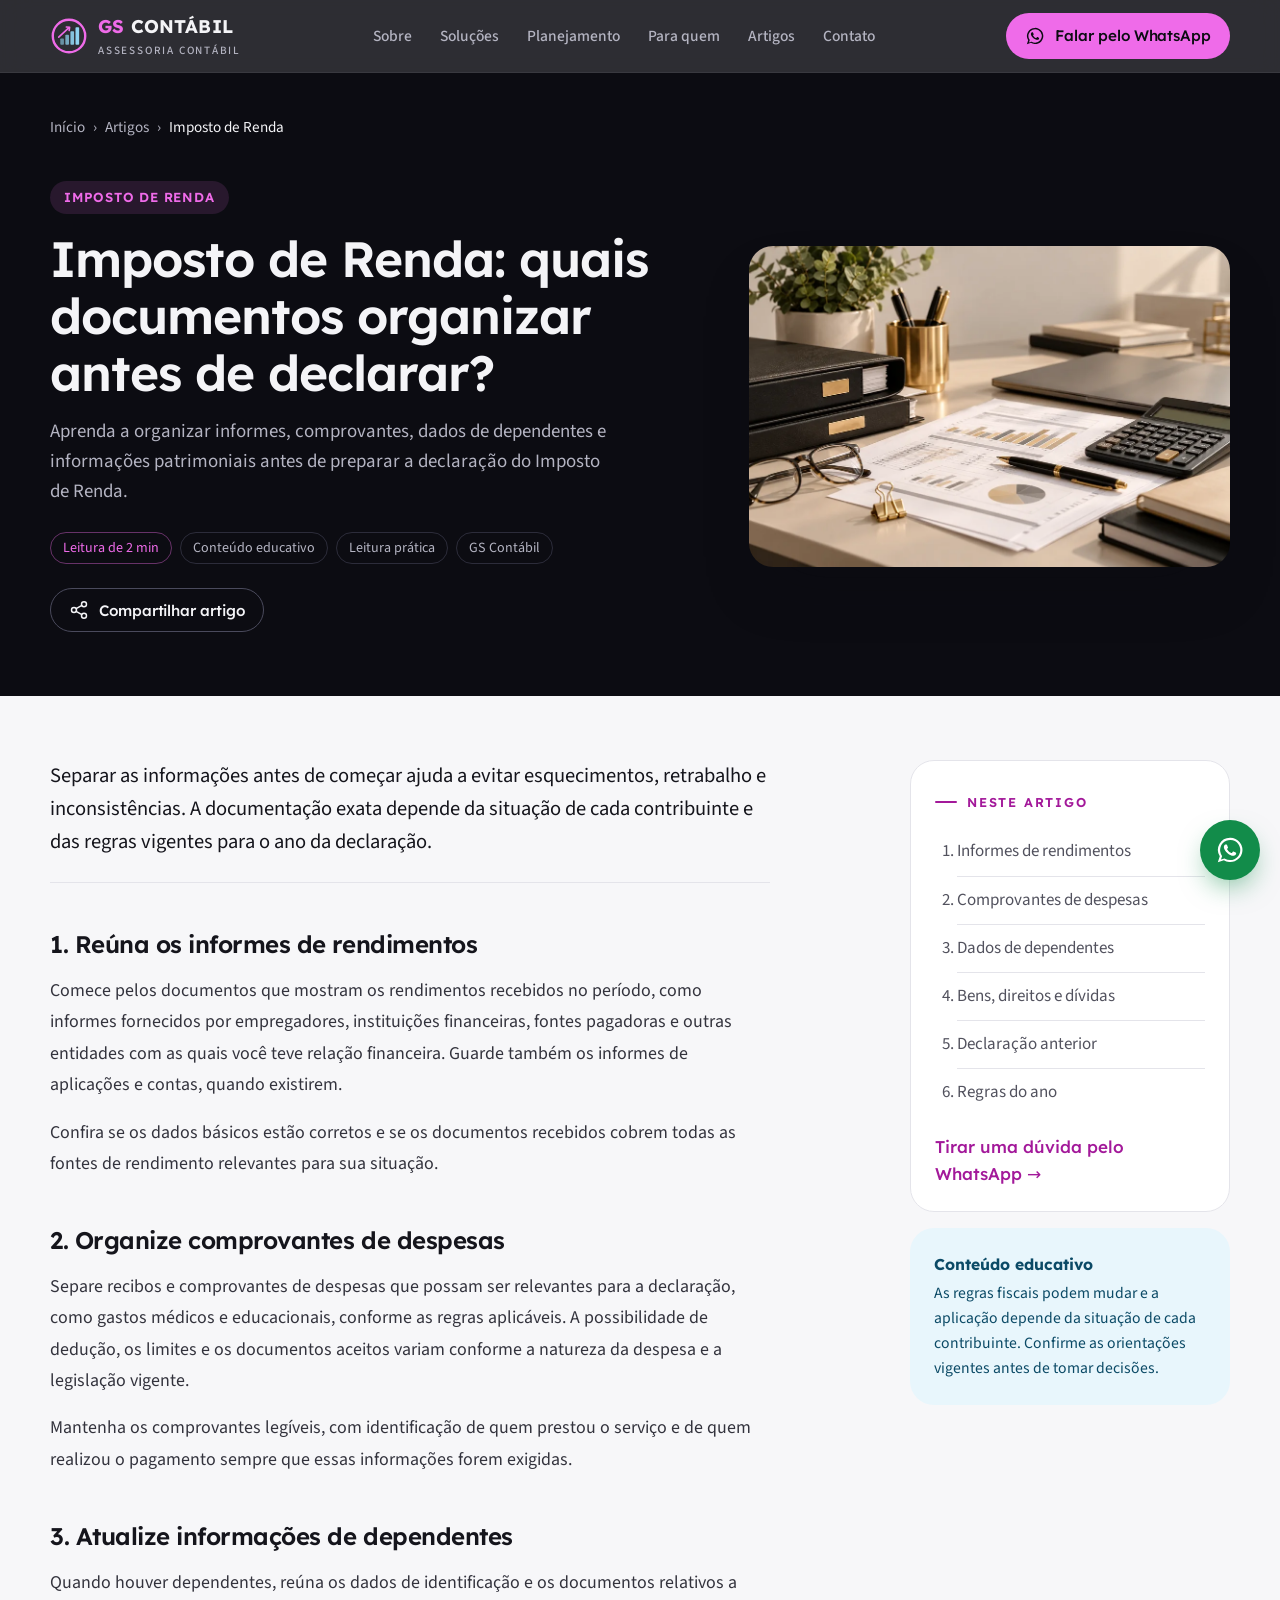
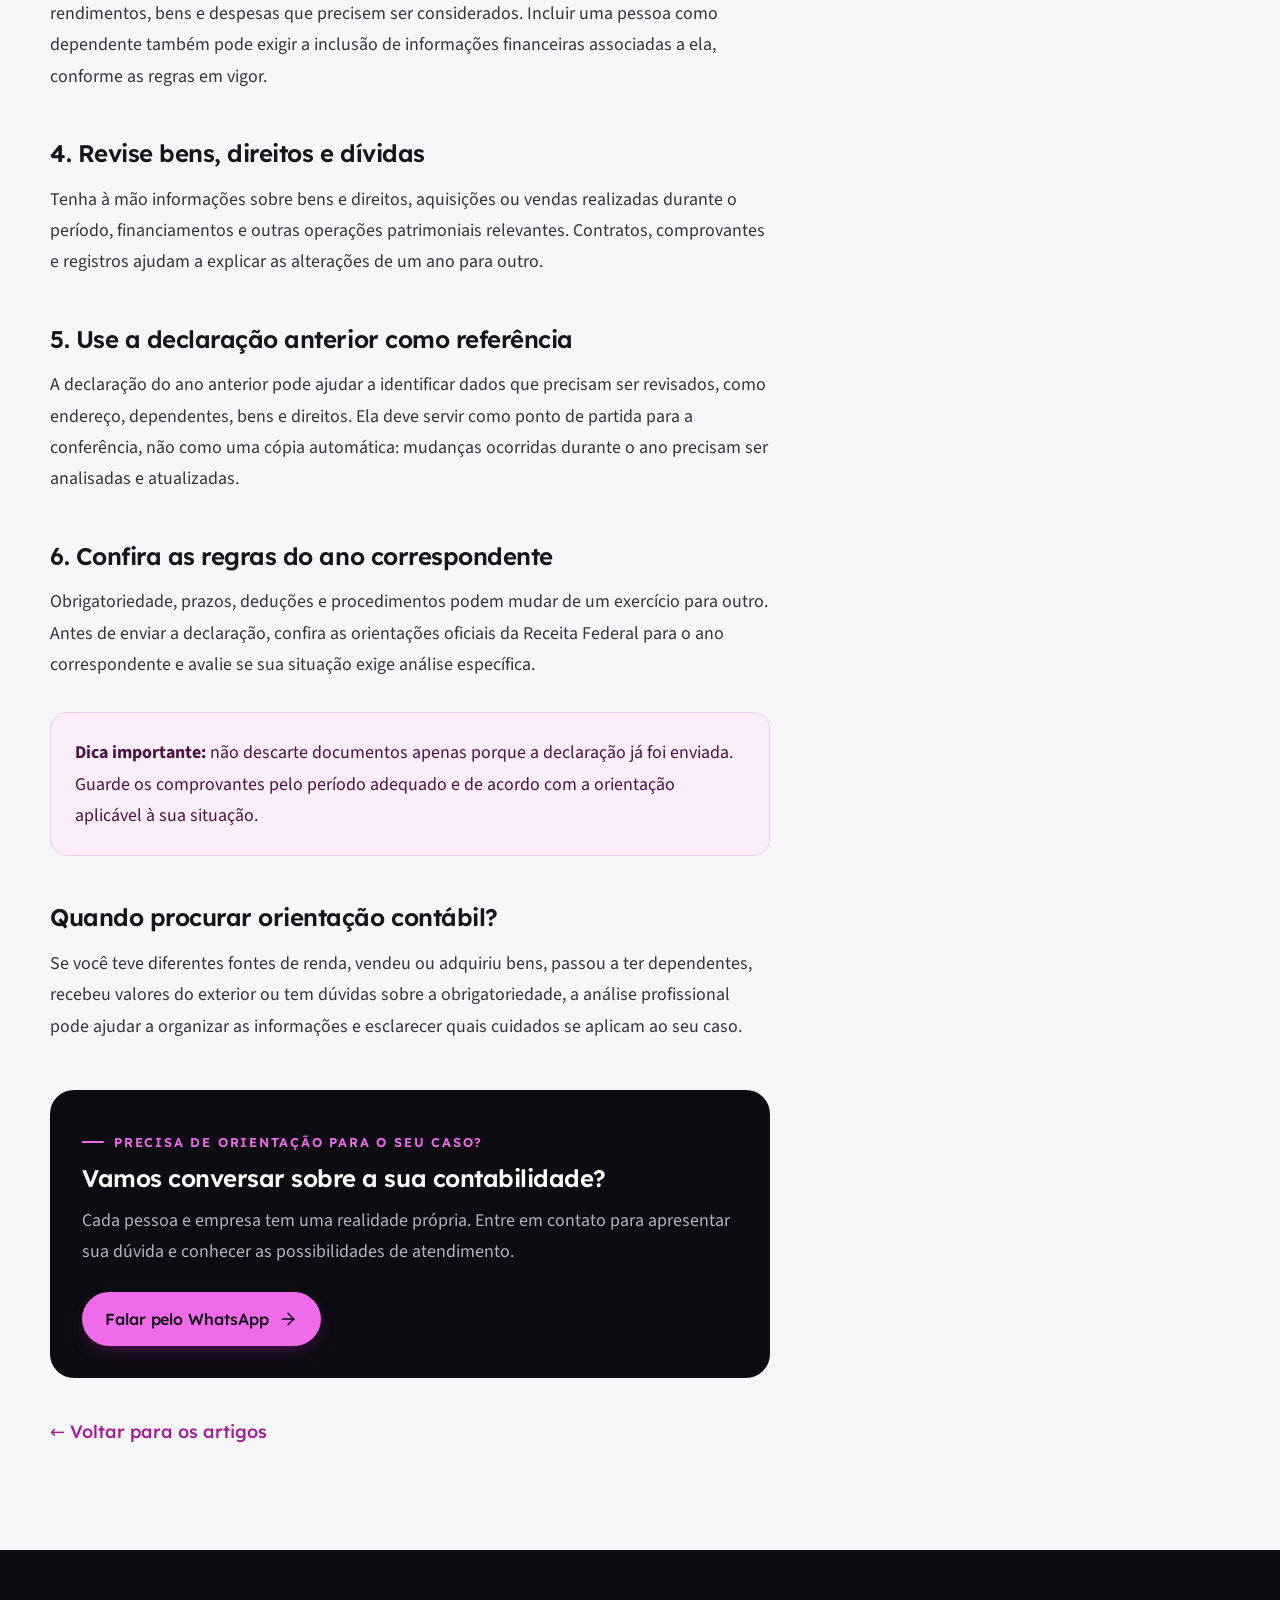
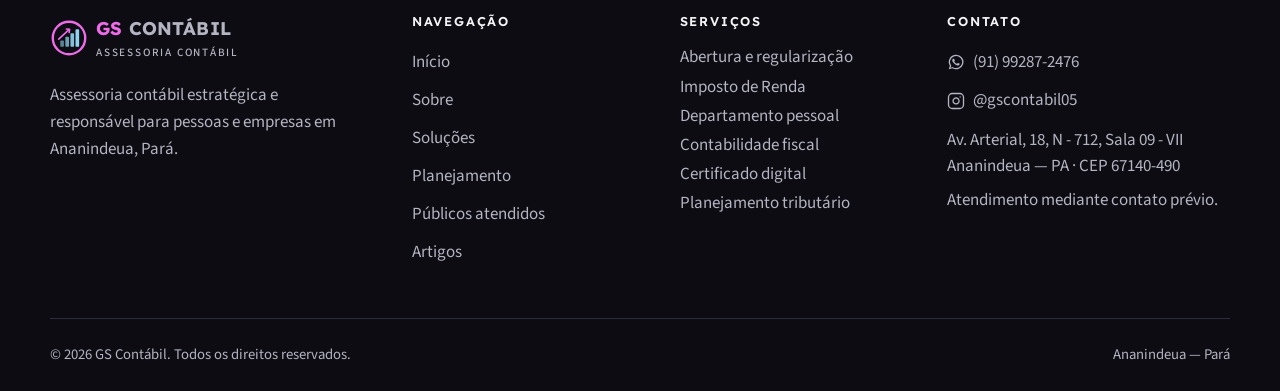
==== commit 301a8167: "Melhorar UI, UX, CX, motion e responsividade Assistente que monta a mensagem do WhatsApp, motion gra" ====
--- a/artigos/imposto-de-renda.html
+++ b/artigos/imposto-de-renda.html
@@ -17,7 +17,7 @@
 <link rel="preconnect" href="https://fonts.gstatic.com" crossorigin>
 <link rel="stylesheet" href="https://fonts.googleapis.com/css2?family=Lexend:wght@400;500;600;700&family=Source+Sans+3:wght@400;500;600&display=swap">
 <link rel="stylesheet" href="../styles.css">
-<script>document.documentElement.classList.remove('no-js')</script>
+<script>document.documentElement.classList.replace('no-js','js')</script>
 </head>
 <body>
 <svg xmlns="http://www.w3.org/2000/svg" style="display:none" aria-hidden="true">
@@ -44,6 +44,13 @@
   <symbol id="i-instagram" viewBox="0 0 24 24"><rect width="20" height="20" x="2" y="2" rx="5"/><path d="M16 11.37A4 4 0 1 1 12.63 8 4 4 0 0 1 16 11.37z"/><path d="M17.5 6.5h.01"/></symbol>
   <symbol id="i-clock" viewBox="0 0 24 24"><circle cx="12" cy="12" r="10"/><path d="M12 6v6l4 2"/></symbol>
   <symbol id="i-route" viewBox="0 0 24 24"><circle cx="6" cy="19" r="3"/><path d="M9 19h8.5a3.5 3.5 0 0 0 0-7h-11a3.5 3.5 0 0 1 0-7H15"/><circle cx="18" cy="5" r="3"/></symbol>
+  <symbol id="i-copy" viewBox="0 0 24 24"><rect width="14" height="14" x="8" y="8" rx="2"/><path d="M4 16c-1.1 0-2-.9-2-2V4c0-1.1.9-2 2-2h10c1.1 0 2 .9 2 2"/></symbol>
+  <symbol id="i-share" viewBox="0 0 24 24"><circle cx="18" cy="5" r="3"/><circle cx="6" cy="12" r="3"/><circle cx="18" cy="19" r="3"/><path d="m8.59 13.51 6.83 3.98"/><path d="m15.41 6.51-6.82 3.98"/></symbol>
+  <symbol id="i-up" viewBox="0 0 24 24"><path d="m5 12 7-7 7 7"/><path d="M12 19V5"/></symbol>
+  <symbol id="i-pause" viewBox="0 0 24 24"><rect x="14" y="4" width="4" height="16" rx="1"/><rect x="6" y="4" width="4" height="16" rx="1"/></symbol>
+  <symbol id="i-play" viewBox="0 0 24 24"><path d="M6 3v18l14-9Z"/></symbol>
+  <symbol id="i-check-circle" viewBox="0 0 24 24"><circle cx="12" cy="12" r="10"/><path d="m9 12 2 2 4-4"/></symbol>
+  <symbol id="i-sparkle" viewBox="0 0 24 24"><path d="M9.94 15.5A2 2 0 0 0 8.5 14.06l-6.14-1.58a.5.5 0 0 1 0-.96L8.5 9.94A2 2 0 0 0 9.94 8.5l1.58-6.14a.5.5 0 0 1 .96 0l1.58 6.14a2 2 0 0 0 1.44 1.44l6.14 1.58a.5.5 0 0 1 0 .96l-6.14 1.58a2 2 0 0 0-1.44 1.44l-1.58 6.14a.5.5 0 0 1-.96 0z"/></symbol>
   <symbol id="i-whatsapp" viewBox="0 0 32 32"><path d="M16.04 3A12.9 12.9 0 0 0 5.1 22.74L3 29l6.45-2.06A12.96 12.96 0 1 0 16.04 3Zm0 23.73a10.7 10.7 0 0 1-5.47-1.5l-.39-.23-3.82 1.22 1.25-3.72-.25-.4a10.74 10.74 0 1 1 8.68 4.63Zm5.9-8.03c-.32-.16-1.91-.94-2.21-1.05-.3-.11-.51-.16-.73.16-.21.32-.83 1.05-1.02 1.26-.19.21-.38.24-.7.08-.32-.16-1.36-.5-2.59-1.6-.96-.86-1.61-1.91-1.8-2.23-.19-.32-.02-.49.14-.65.15-.15.32-.38.48-.57.16-.19.21-.32.32-.54.11-.21.05-.4-.03-.57-.08-.16-.73-1.75-1-2.4-.26-.63-.53-.55-.73-.56h-.62c-.21 0-.56.16-.86.4-.3.32-1.13 1.1-1.13 2.69 0 1.59 1.16 3.12 1.32 3.34.19.21 2.28 3.48 5.52 4.88.77.33 1.37.53 1.84.68.77.25 1.48.21 2.03.13.62-.09 1.91-.78 2.18-1.53.27-.75.19-1.4.19-1.53-.08-.14-.3-.22-.62-.38Z"/></symbol>
   <symbol id="gs-mark" viewBox="0 0 48 48"><circle cx="24" cy="24" r="20.5" fill="none" stroke="#ef6be9" stroke-width="3"/><rect x="13" y="27" width="4.6" height="8" rx="1" fill="#8fd3f0" opacity=".6"/><rect x="19.4" y="22.5" width="4.6" height="12.5" rx="1" fill="#8fd3f0" opacity=".75"/><rect x="25.8" y="18" width="4.6" height="17" rx="1" fill="#8fd3f0" opacity=".9"/><rect x="32.2" y="13" width="4.6" height="22" rx="1" fill="#8fd3f0"/><path d="M11 25.5 24 13.5" stroke="#ef6be9" stroke-width="2" stroke-linecap="round" fill="none"/><path d="m20.6 12.6 4.2.4-.6 4.1" stroke="#ef6be9" stroke-width="2" stroke-linecap="round" stroke-linejoin="round" fill="none"/></symbol>
 </svg>
@@ -73,6 +80,7 @@
       </button>
     </div>
   </div>
+  <div class="scroll-progress" aria-hidden="true"><span></span></div>
 </header>
 
 <main id="conteudo">
@@ -128,6 +136,13 @@
 <a class="whatsapp-float" href="https://wa.me/5591992872476?text=Ol%C3%A1!%20Gostaria%20de%20conversar%20com%20a%20GS%20Cont%C3%A1bil%20sobre%20assessoria%20cont%C3%A1bil." target="_blank" rel="noopener" aria-label="Falar com a GS Contábil pelo WhatsApp">
   <svg aria-hidden="true" viewBox="0 0 32 32"><use href="#i-whatsapp"/></svg>
 </a>
+<button class="to-top" type="button" aria-label="Voltar ao topo"><svg class="icon" aria-hidden="true"><use href="#i-up"/></svg></button>
+<nav class="mobile-bar" aria-label="Ações rápidas">
+  <a href="https://wa.me/5591992872476?text=Ol%C3%A1!%20Gostaria%20de%20conversar%20com%20a%20GS%20Cont%C3%A1bil%20sobre%20assessoria%20cont%C3%A1bil." target="_blank" rel="noopener" class="is-primary"><svg class="icon" aria-hidden="true" style="fill:currentColor;stroke:none"><use href="#i-whatsapp"/></svg>WhatsApp</a>
+  <a href="tel:+5591992872476"><svg class="icon" aria-hidden="true"><use href="#i-phone"/></svg>Ligar</a>
+  <a href="https://www.google.com/maps/search/?api=1&amp;query=Av.+Arterial,+18,+N+-+712,+Sala+09,+Ananindeua,+PA,+67140-490" target="_blank" rel="noopener"><svg class="icon" aria-hidden="true"><use href="#i-route"/></svg>Rota</a>
+</nav>
+<div class="toast" role="status" aria-live="polite" aria-atomic="true"><svg class="icon" aria-hidden="true"><use href="#i-check-circle"/></svg><span></span></div>
 
 <script src="../script.js" defer></script>
 </body>
--- a/styles.css
+++ b/styles.css
@@ -43,9 +43,19 @@
   --shadow-lg: 0 30px 60px -20px rgb(12 12 18 / .35);
 
   --container: 1180px;
+  --gutter: clamp(16px, 4vw, 40px);
+  --section-y: clamp(64px, 8vw, 112px);
   --header-h: 72px;
+
+  /* Movimento: entrada desacelera, saída acelera, progresso linear */
   --ease: cubic-bezier(.2, .7, .2, 1);
-}
+  --ease-out: cubic-bezier(.16, 1, .3, 1);
+  --ease-in: cubic-bezier(.4, 0, 1, 1);
+  --dur-fast: 160ms;
+  --dur: 280ms;
+  --dur-slow: 700ms;
+}
+@media (min-width: 1440px) { :root { --container: 1240px; } }
 
 *, *::before, *::after { box-sizing: border-box; }
 html { scroll-behavior: smooth; scroll-padding-top: calc(var(--header-h) + 16px); -webkit-text-size-adjust: 100%; }
@@ -65,7 +75,9 @@
 p { margin: 0; text-wrap: pretty; }
 ul, ol { margin: 0; padding: 0; }
 
-.container { width: min(var(--container), 100% - 40px); margin-inline: auto; }
+.container { width: min(var(--container), 100% - var(--gutter) * 2); margin-inline: auto; }
+::selection { background: var(--brand); color: #fff; }
+body { font-variant-numeric: tabular-nums; }
 .sr-only { position: absolute; width: 1px; height: 1px; padding: 0; margin: -1px; overflow: hidden; clip: rect(0 0 0 0); white-space: nowrap; border: 0; }
 
 :focus-visible { outline: 3px solid var(--brand); outline-offset: 3px; border-radius: 6px; }
@@ -127,7 +139,12 @@
   -webkit-backdrop-filter: saturate(160%) blur(14px);
   border-bottom: 1px solid rgb(255 255 255 / .06);
   color: var(--text-on-dark);
-}
+  transition: transform var(--dur) var(--ease), background-color var(--dur) var(--ease), box-shadow var(--dur) var(--ease);
+}
+.site-header.is-scrolled { background: rgb(12 12 18 / .96); box-shadow: 0 10px 30px -18px rgb(0 0 0 / .7); }
+.site-header.is-hidden { transform: translateY(-100%); }
+.scroll-progress { position: absolute; left: 0; right: 0; bottom: -1px; height: 2px; pointer-events: none; }
+.scroll-progress span { display: block; height: 100%; background: var(--brand-bright); transform: scaleX(0); transform-origin: left; }
 .header-inner { display: flex; align-items: center; justify-content: space-between; gap: var(--s-5); height: var(--header-h); }
 .main-nav { display: flex; align-items: center; gap: var(--s-1); }
 .main-nav a {
@@ -149,8 +166,8 @@
 .menu-toggle[aria-expanded="true"] .i-close { display: block; }
 
 /* ---------- Seções ---------- */
-.section { padding: var(--s-9) 0; }
-.section-tight { padding: var(--s-8) 0; }
+.section { padding: var(--section-y) 0; }
+.section-tight { padding: calc(var(--section-y) * .6) 0; }
 .dark { background: var(--ink); color: var(--text-on-dark); }
 .section-head { max-width: 720px; margin-bottom: var(--s-7); }
 .section-head.center { margin-inline: auto; text-align: center; }
@@ -199,22 +216,27 @@
   position: absolute; left: -28px; bottom: 36px; z-index: 2;
   display: flex; align-items: center; gap: 14px; padding: 14px 18px 14px 14px;
   background: var(--surface); color: var(--text); border-radius: var(--radius); box-shadow: var(--shadow-lg);
-  max-width: 300px;
+  max-width: none; width: max-content;
 }
 .hero-badge .badge-icon { display: grid; place-items: center; width: 44px; height: 44px; border-radius: 12px; background: var(--brand-soft); color: var(--brand); flex: none; }
 .hero-badge strong { display: block; white-space: nowrap; font-family: var(--font-heading); font-weight: 600; font-size: .98rem; }
 .hero-badge span { font-size: .9rem; color: var(--text-muted); }
-.hero-chart {
-  position: absolute; right: -18px; top: 28px; z-index: 2;
-  display: flex; align-items: flex-end; gap: 6px; padding: 14px 16px; height: 92px;
+/* Motion graphic: anel + barras + linha de tendência (referência ao logo) */
+.hero-graphic {
+  position: absolute; right: -22px; top: 24px; z-index: 2;
+  display: grid; justify-items: center; gap: 6px; width: 150px; padding: 14px 14px 12px;
   background: rgb(22 22 31 / .92); border: 1px solid var(--line-dark); border-radius: var(--radius);
-  box-shadow: var(--shadow-lg); backdrop-filter: blur(8px);
-}
-.hero-chart span { width: 12px; border-radius: 4px 4px 2px 2px; background: var(--sky); transform-origin: bottom; }
-.hero-chart span:nth-child(1) { height: 30%; opacity: .55; }
-.hero-chart span:nth-child(2) { height: 52%; opacity: .7; }
-.hero-chart span:nth-child(3) { height: 74%; opacity: .85; }
-.hero-chart span:nth-child(4) { height: 100%; background: var(--brand-bright); }
+  box-shadow: var(--shadow-lg); backdrop-filter: blur(8px); -webkit-backdrop-filter: blur(8px);
+}
+.hero-graphic svg { width: 104px; height: 104px; overflow: visible; }
+.g-ring { fill: none; stroke: var(--brand-bright); stroke-width: 4; stroke-linecap: round; stroke-dasharray: 100; stroke-dashoffset: 0; transform: rotate(-90deg); transform-origin: 60px 60px; }
+.g-bar { fill: var(--sky); transform-box: fill-box; transform-origin: bottom; }
+.g-bar:nth-of-type(1) { opacity: .55; }
+.g-bar:nth-of-type(2) { opacity: .7; }
+.g-bar:nth-of-type(3) { opacity: .85; }
+.g-trend, .g-head { fill: none; stroke: var(--brand-bright); stroke-width: 3.5; stroke-linecap: round; stroke-linejoin: round; }
+.g-trend { stroke-dasharray: 100; }
+.g-label { font-family: var(--font-heading); font-size: .72rem; font-weight: 500; letter-spacing: .02em; color: var(--muted-on-dark); text-align: center; line-height: 1.3; }
 
 /* ---------- Pilares (faixa sob o hero) ---------- */
 .pillars { position: relative; z-index: 3; margin-top: calc(var(--s-8) * -1); }
@@ -306,17 +328,70 @@
 .tag-list li { padding: 6px 14px; border-radius: 999px; background: var(--surface); border: 1px solid var(--line); font-size: .93rem; font-weight: 500; }
 
 /* ---------- Como começar ---------- */
-.steps { display: grid; grid-template-columns: repeat(3, 1fr); gap: var(--s-5); list-style: none; position: relative; }
-.steps::before { content: ""; position: absolute; top: 27px; left: 8%; right: 8%; height: 2px; background: repeating-linear-gradient(90deg, var(--line-dark) 0 8px, transparent 8px 16px); }
-.step { position: relative; text-align: center; padding: 0 var(--s-4); }
+.journey { display: grid; grid-template-columns: .85fr 1.15fr; gap: clamp(32px, 6vw, 80px); align-items: start; }
+.journey-intro { position: sticky; top: calc(var(--header-h) + 32px); }
+
+/* Linha do tempo vertical que se preenche com a rolagem */
+.steps { position: relative; list-style: none; display: grid; gap: var(--s-6); margin-top: var(--s-7); }
+.steps-line { position: absolute; left: 27px; top: 28px; bottom: 28px; width: 2px; background: var(--line-dark); border-radius: 2px; overflow: hidden; }
+.steps-line span { display: block; width: 100%; height: 100%; background: var(--brand-bright); transform: scaleY(var(--progress, 0)); transform-origin: top; }
+.step { position: relative; display: grid; grid-template-columns: 56px 1fr; gap: var(--s-4); align-items: start; }
 .step .step-num {
-  display: grid; place-items: center; width: 56px; height: 56px; margin: 0 auto var(--s-5);
-  border-radius: 50%; background: var(--ink); border: 2px solid var(--brand-bright); color: var(--brand-bright);
-  font-family: var(--font-heading); font-weight: 600; font-size: 1.25rem; position: relative;
-}
-.step h3 { font-size: 1.15rem; font-weight: 600; margin-bottom: var(--s-2); }
+  display: grid; place-items: center; width: 56px; height: 56px; position: relative; z-index: 1;
+  border-radius: 50%; background: var(--ink); border: 2px solid var(--line-dark); color: var(--muted-on-dark);
+  font-family: var(--font-heading); font-weight: 600; font-size: 1.2rem;
+  transition: border-color var(--dur) var(--ease), color var(--dur) var(--ease), box-shadow var(--dur) var(--ease);
+}
+.step.is-active .step-num { border-color: var(--brand-bright); color: var(--brand-bright); box-shadow: 0 0 0 6px rgb(239 107 233 / .12); }
+.step h3 { font-size: 1.12rem; font-weight: 600; margin: 6px 0 var(--s-1); }
 .step p { color: var(--muted-on-dark); }
-.steps-cta { display: flex; justify-content: center; margin-top: var(--s-7); }
+
+/* Assistente de atendimento (monta a mensagem do WhatsApp) */
+.assistant {
+  display: grid; gap: var(--s-5); padding: clamp(20px, 3.5vw, 36px);
+  background: var(--ink-2); border: 1px solid var(--line-dark); border-radius: var(--radius-lg);
+  box-shadow: 0 40px 80px -40px rgb(0 0 0 / .8);
+}
+.assistant-head h3 { font-size: clamp(1.4rem, 1.1rem + 1vw, 1.75rem); font-weight: 600; margin-top: var(--s-3); }
+.assistant-badge { display: inline-flex; align-items: center; gap: 8px; padding: 6px 12px; border-radius: 999px; background: rgb(143 211 240 / .1); color: var(--sky); font-family: var(--font-heading); font-size: .8rem; font-weight: 500; }
+.assistant-progress { height: 4px; margin-top: var(--s-4); border-radius: 4px; background: var(--line-dark); overflow: hidden; }
+.assistant-progress span { display: block; height: 100%; width: 100%; background: var(--brand-bright); transform: scaleX(var(--p, 0)); transform-origin: left; transition: transform var(--dur-slow) var(--ease-out); }
+.assistant-step { border: 0; padding: 0; margin: 0; min-width: 0; }
+.assistant-step legend, .assistant .field label { display: flex; align-items: center; flex-wrap: wrap; gap: 10px; margin-bottom: var(--s-3); padding: 0; font-family: var(--font-heading); font-weight: 500; font-size: 1.02rem; color: var(--text-on-dark); }
+.assistant small { font-family: var(--font-body); font-size: .85rem; font-weight: 400; color: var(--muted-on-dark); }
+.assistant .n { display: inline-grid; place-items: center; width: 26px; height: 26px; border-radius: 50%; background: rgb(239 107 233 / .14); color: var(--brand-bright); font-size: .85rem; font-weight: 600; }
+.chips { display: flex; flex-wrap: wrap; gap: 8px; }
+.chip { position: relative; cursor: pointer; }
+.chip input { position: absolute; opacity: 0; inset: 0; margin: 0; cursor: pointer; }
+.chip span {
+  display: inline-flex; align-items: center; min-height: 44px; padding: 8px 16px;
+  border: 1.5px solid #3a3a4c; border-radius: 999px; color: var(--text-on-dark); font-size: .98rem; font-weight: 500;
+  transition: background-color var(--dur-fast) var(--ease), border-color var(--dur-fast) var(--ease), color var(--dur-fast) var(--ease), transform var(--dur-fast) var(--ease);
+}
+.chip span::before { content: ""; width: 0; height: 14px; margin-right: 0; border-radius: 50%; flex: none; transition: width var(--dur) var(--ease-out), margin-right var(--dur) var(--ease-out); background: var(--ink) url("data:image/svg+xml,%3Csvg xmlns='http://www.w3.org/2000/svg' viewBox='0 0 24 24' fill='none' stroke='%23ef6be9' stroke-width='4' stroke-linecap='round' stroke-linejoin='round'%3E%3Cpath d='M20 6 9 17l-5-5'/%3E%3C/svg%3E") center / 10px no-repeat; }
+.chip:hover span { border-color: #6a6a80; }
+.chip input:checked + span { background: var(--brand-bright); border-color: var(--brand-bright); color: var(--ink); }
+.chip input:checked + span::before { width: 14px; margin-right: 8px; }
+.chip input:focus-visible + span { outline: 3px solid var(--brand-bright); outline-offset: 3px; }
+.chip:active span { transform: scale(.97); }
+.assistant-fields { display: grid; grid-template-columns: 1fr 1.4fr; gap: var(--s-4); }
+.assistant input[type="text"], .assistant textarea {
+  width: 100%; min-height: 48px; padding: 12px 14px; border-radius: 12px; border: 1.5px solid #3a3a4c;
+  background: var(--ink); color: var(--text-on-dark); font: inherit; font-size: 1rem; resize: vertical;
+  transition: border-color var(--dur-fast) var(--ease);
+}
+.assistant textarea { min-height: 48px; }
+.assistant input::placeholder, .assistant textarea::placeholder { color: #8b8b9c; }
+.assistant input:focus, .assistant textarea:focus { outline: none; border-color: var(--brand-bright); box-shadow: 0 0 0 3px rgb(239 107 233 / .2); }
+.assistant-preview { padding: var(--s-4) var(--s-5); border-radius: var(--radius); background: rgb(18 140 74 / .1); border: 1px dashed rgb(37 211 102 / .35); }
+.assistant-preview .label { display: block; font-family: var(--font-heading); font-size: .75rem; font-weight: 600; letter-spacing: .12em; text-transform: uppercase; color: #6ee7a8; margin-bottom: 6px; }
+.assistant-preview p { color: var(--text-on-dark); white-space: pre-line; font-size: .98rem; }
+.assistant-preview.is-updated { animation: preview-pulse .5s var(--ease-out); }
+@keyframes preview-pulse { from { background-color: rgb(37 211 102 / .22); } to { background-color: rgb(18 140 74 / .1); } }
+.assistant-actions { display: flex; flex-wrap: wrap; gap: var(--s-3); }
+.assistant-note { font-size: .9rem; color: var(--muted-on-dark); }
+.assistant.is-highlight { animation: highlight 1.4s var(--ease-out); }
+@keyframes highlight { 0% { box-shadow: 0 0 0 0 rgb(239 107 233 / .55); } 100% { box-shadow: 0 0 0 18px rgb(239 107 233 / 0); } }
 
 /* ---------- Artigos ---------- */
 .articles-grid { display: grid; grid-template-columns: repeat(3, 1fr); gap: var(--s-5); }
@@ -352,7 +427,9 @@
 .faq-item summary::-webkit-details-marker { display: none; }
 .faq-item summary .icon { transition: transform .25s var(--ease); color: var(--brand); }
 .faq-item[open] summary .icon { transform: rotate(45deg); }
-.faq-item .answer { padding: 0 var(--s-5) var(--s-5); color: var(--text-muted); }
+.faq-item .answer { overflow: hidden; color: var(--text-muted); }
+.faq-item .answer p { padding: 0 var(--s-5) var(--s-5); }
+.faq-item summary:hover { color: var(--brand); }
 
 /* ---------- CTA final ---------- */
 .cta-band {
@@ -374,6 +451,14 @@
 .contact-row strong { display: block; font-family: var(--font-heading); font-weight: 600; margin-bottom: 2px; }
 .contact-row a, .contact-row address { color: var(--text-muted); font-style: normal; text-decoration: none; }
 .contact-row a:hover { color: var(--brand); text-decoration: underline; }
+.contact-text { flex: 1; min-width: 0; }
+.copy-btn {
+  display: grid; place-items: center; width: 44px; height: 44px; flex: none; border-radius: 12px; cursor: pointer;
+  border: 1px solid var(--line); background: var(--surface); color: var(--text-muted);
+  transition: color var(--dur-fast) var(--ease), border-color var(--dur-fast) var(--ease), background-color var(--dur-fast) var(--ease);
+}
+.copy-btn:hover { color: var(--brand); border-color: #d8b7d6; background: var(--brand-soft); }
+.copy-btn.is-done { color: var(--whatsapp); border-color: #9fd8b8; background: #ecfaf2; }
 .contact-card .actions { display: flex; flex-wrap: wrap; gap: var(--s-3); margin-top: auto; }
 .map-wrap {
   position: relative; min-height: 380px; border-radius: var(--radius-lg); overflow: hidden;
@@ -460,28 +545,155 @@
 .article-aside-note { padding: var(--s-5); border-radius: var(--radius-lg); background: var(--sky-soft); color: #0b4a66; font-size: .98rem; }
 .article-aside-note strong { font-family: var(--font-heading); display: block; margin-bottom: 4px; }
 
-/* ---------- Animação de entrada ---------- */
-.reveal { opacity: 0; transform: translateY(18px); transition: opacity .7s var(--ease), transform .7s var(--ease); }
+/* =========================================================
+   MOTION
+   ========================================================= */
+
+/* Entrada ao rolar */
+.reveal { opacity: 0; transform: translateY(18px); transition: opacity var(--dur-slow) var(--ease-out), transform var(--dur-slow) var(--ease-out); }
 .reveal.visible { opacity: 1; transform: none; }
-.reveal-stagger > * { opacity: 0; transform: translateY(14px); transition: opacity .6s var(--ease), transform .6s var(--ease); }
+.reveal-stagger > * { opacity: 0; transform: translateY(16px); transition: opacity .6s var(--ease-out), transform .6s var(--ease-out); }
 .reveal-stagger.visible > * { opacity: 1; transform: none; }
-.reveal-stagger.visible > *:nth-child(2) { transition-delay: .07s; }
-.reveal-stagger.visible > *:nth-child(3) { transition-delay: .14s; }
-.reveal-stagger.visible > *:nth-child(4) { transition-delay: .21s; }
-.reveal-stagger.visible > *:nth-child(5) { transition-delay: .28s; }
-.reveal-stagger.visible > *:nth-child(6) { transition-delay: .35s; }
+.reveal-stagger.visible > *:nth-child(2) { transition-delay: 70ms; }
+.reveal-stagger.visible > *:nth-child(3) { transition-delay: 140ms; }
+.reveal-stagger.visible > *:nth-child(4) { transition-delay: 210ms; }
+.reveal-stagger.visible > *:nth-child(5) { transition-delay: 280ms; }
+.reveal-stagger.visible > *:nth-child(6) { transition-delay: 350ms; }
+.reveal-stagger.visible > *:nth-child(n+7) { transition-delay: 400ms; }
 .no-js .reveal, .no-js .reveal-stagger > * { opacity: 1; transform: none; }
 
+/* Coreografia do hero ao carregar */
+@keyframes rise { from { opacity: 0; transform: translateY(20px); } to { opacity: 1; transform: none; } }
+@keyframes word-up { from { transform: translateY(105%); } to { transform: none; } }
+@keyframes photo-in { from { clip-path: inset(12% 12% 12% 12% round 24px); opacity: 0; } to { clip-path: inset(0 0 0 0 round 24px); opacity: 1; } }
+@keyframes pop-in { from { opacity: 0; transform: translateY(12px) scale(.94); } to { opacity: 1; transform: none; } }
+@keyframes draw { from { stroke-dashoffset: 100; } to { stroke-dashoffset: 0; } }
+@keyframes grow { from { transform: scaleY(0); } to { transform: scaleY(1); } }
+@keyframes fade { from { opacity: 0; } to { opacity: 1; } }
+@keyframes float { 0%, 100% { transform: translateY(0); } 50% { transform: translateY(-6px); } }
+
+.js .hero .eyebrow { animation: rise .7s var(--ease-out) both; }
+.js .hero h1.is-split .w { display: inline-block; overflow: hidden; vertical-align: top; padding-bottom: .1em; margin-bottom: -.1em; }
+.js .hero h1.is-split .w > span { display: inline-block; animation: word-up .9s var(--ease-out) both; animation-delay: calc(120ms + var(--i) * 38ms); }
+.js .hero-text { animation: rise .8s var(--ease-out) .55s both; }
+.js .hero-actions { animation: rise .8s var(--ease-out) .68s both; }
+.js .hero-checks li { animation: rise .7s var(--ease-out) both; }
+.js .hero-checks li:nth-child(1) { animation-delay: .8s; }
+.js .hero-checks li:nth-child(2) { animation-delay: .86s; }
+.js .hero-checks li:nth-child(3) { animation-delay: .92s; }
+.js .hero-checks li:nth-child(4) { animation-delay: .98s; }
+.js .hero-photo { animation: photo-in 1.1s var(--ease-out) .25s both; }
+.js .hero-graphic { animation: pop-in .7s var(--ease-out) .9s both, float 6s ease-in-out 2.4s infinite; }
+.js .hero-badge { animation: pop-in .7s var(--ease-out) 1.1s both; }
+.js .g-ring { animation: draw 1.4s var(--ease-out) 1s both; }
+.js .g-bar { animation: grow .7s var(--ease-out) both; }
+.js .g-bar:nth-of-type(1) { animation-delay: 1.3s; }
+.js .g-bar:nth-of-type(2) { animation-delay: 1.4s; }
+.js .g-bar:nth-of-type(3) { animation-delay: 1.5s; }
+.js .g-bar:nth-of-type(4) { animation-delay: 1.6s; }
+.js .g-trend { animation: draw .9s var(--ease-out) 1.85s both; }
+.js .g-head { animation: fade .3s ease-out 2.55s both; }
+.hero-photo img[data-parallax] { will-change: transform; }
+
+/* Faixa animada de serviços */
+.ticker { position: relative; display: flex; align-items: center; gap: var(--s-3); margin-top: clamp(40px, 6vw, 72px); padding: 0 var(--gutter); }
+.ticker-viewport { flex: 1; overflow: hidden; mask-image: linear-gradient(90deg, transparent, #000 8%, #000 92%, transparent); -webkit-mask-image: linear-gradient(90deg, transparent, #000 8%, #000 92%, transparent); }
+.ticker-track { display: flex; width: max-content; animation: ticker 45s linear infinite; }
+.ticker-list { display: flex; list-style: none; flex: none; }
+.ticker-list li { display: inline-flex; align-items: center; gap: 22px; padding-right: 22px; white-space: nowrap; font-family: var(--font-heading); font-size: clamp(1.05rem, .9rem + .7vw, 1.45rem); font-weight: 500; letter-spacing: -.01em; color: var(--text); }
+.ticker-list li::after { content: ""; width: 9px; height: 9px; border-radius: 50%; background: var(--brand); flex: none; }
+.ticker-list li:nth-child(3n+2)::after { background: var(--sky); }
+.ticker:hover .ticker-track, .ticker.is-paused .ticker-track, .ticker.is-offscreen .ticker-track { animation-play-state: paused; }
+@keyframes ticker { to { transform: translateX(-50%); } }
+.ticker-toggle { display: grid; place-items: center; width: 44px; height: 44px; flex: none; border-radius: 50%; border: 1px solid var(--line); background: var(--surface); color: var(--text-muted); cursor: pointer; transition: color var(--dur-fast) var(--ease), border-color var(--dur-fast) var(--ease); }
+.ticker-toggle:hover { color: var(--brand); border-color: var(--brand); }
+.ticker-toggle .i-play, .ticker-toggle[aria-pressed="true"] .i-pause { display: none; }
+.ticker-toggle[aria-pressed="true"] .i-play { display: block; }
+
+/* Brilho que segue o cursor nos cartões (só em dispositivos com mouse) */
+@media (hover: hover) and (pointer: fine) {
+  .spot { isolation: isolate; }
+  .spot::before {
+    content: ""; position: absolute; inset: 0; z-index: -1; border-radius: inherit; pointer-events: none;
+    background: radial-gradient(360px circle at var(--mx, 50%) var(--my, 50%), rgb(163 25 154 / .07), transparent 45%);
+    opacity: 0; transition: opacity var(--dur) var(--ease);
+  }
+  .spot:hover::before { opacity: 1; }
+  .service-card:hover .icon-tile, .audience-card:hover .icon-tile { transform: translateY(-2px) rotate(-6deg); }
+}
+.icon-tile { transition: transform var(--dur) var(--ease-out), background-color var(--dur) var(--ease); }
+.service-card:hover .icon-tile { background: var(--brand); color: #fff; }
+
+/* Linha superior que se desenha nos itens "Por que" */
+.why-item { border-top: 0; position: relative; }
+.why-item::before { content: ""; position: absolute; left: 0; right: 0; top: 0; height: 2px; background: var(--text); transform-origin: left; transform: scaleX(1); }
+.js .why-grid .why-item::before { transform: scaleX(0); transition: transform .9s var(--ease-out); }
+.js .why-grid.visible .why-item::before { transform: scaleX(1); }
+.js .why-grid.visible .why-item:nth-child(2)::before { transition-delay: .12s; }
+.js .why-grid.visible .why-item:nth-child(3)::before { transition-delay: .24s; }
+.js .why-grid.visible .why-item:nth-child(4)::before { transition-delay: .36s; }
+
+/* Botões: seta desliza no hover */
+.btn .icon { transition: transform var(--dur) var(--ease-out); }
+.btn:hover .icon use[href="#i-arrow"] { transform: translateX(3px); }
+
+/* =========================================================
+   UI FLUTUANTE: voltar ao topo, barra mobile, aviso
+   ========================================================= */
+.to-top {
+  position: fixed; right: 26px; bottom: calc(96px + env(safe-area-inset-bottom)); z-index: 59;
+  display: grid; place-items: center; width: 48px; height: 48px; border-radius: 50%; cursor: pointer;
+  border: 1px solid var(--line); background: var(--surface); color: var(--text); box-shadow: var(--shadow);
+  opacity: 0; visibility: hidden; transform: translateY(10px);
+  transition: opacity var(--dur) var(--ease), transform var(--dur) var(--ease), visibility var(--dur);
+}
+.to-top.is-visible { opacity: 1; visibility: visible; transform: none; }
+.to-top:hover { color: var(--brand); border-color: var(--brand); }
+
+.mobile-bar { display: none; }
+
+.toast {
+  position: fixed; left: 50%; bottom: calc(24px + env(safe-area-inset-bottom)); z-index: 80;
+  display: flex; align-items: center; gap: 10px; padding: 12px 18px; border-radius: 999px;
+  background: var(--ink); color: #fff; box-shadow: var(--shadow-lg); font-weight: 500;
+  opacity: 0; visibility: hidden; transform: translate(-50%, 16px);
+  transition: opacity var(--dur) var(--ease), transform var(--dur) var(--ease-out), visibility var(--dur);
+}
+.toast .icon { color: #6ee7a8; width: 20px; height: 20px; }
+.toast.is-visible { opacity: 1; visibility: visible; transform: translate(-50%, 0); }
+
+/* =========================================================
+   ARTIGOS: progresso, sumário ativo, compartilhar
+   ========================================================= */
+.article-actions { display: flex; flex-wrap: wrap; gap: var(--s-3); margin-top: var(--s-5); }
+.article-actions .btn { min-height: 44px; padding: 10px 18px; font-size: .95rem; }
+.article-meta .reading-time { border-color: rgb(239 107 233 / .4); color: var(--brand-bright); }
+.article-aside-card ol a { display: block; padding: 4px 0; color: var(--text-muted); text-decoration: none; transition: color var(--dur-fast) var(--ease); }
+.article-aside-card ol a:hover { color: var(--brand); }
+.article-aside-card ol a[aria-current="true"] { color: var(--brand); font-weight: 600; }
+.article-body h2 { scroll-margin-top: calc(var(--header-h) + 24px); }
+
+/* =========================================================
+   ACESSIBILIDADE: reduzir movimento
+   ========================================================= */
 @media (prefers-reduced-motion: reduce) {
   html { scroll-behavior: auto; }
-  *, *::before, *::after { transition-duration: .01ms !important; animation-duration: .01ms !important; }
+  *, *::before, *::after { transition-duration: .01ms !important; animation-duration: .01ms !important; animation-delay: 0s !important; animation-iteration-count: 1 !important; }
   .reveal, .reveal-stagger > * { opacity: 1; transform: none; }
-}
-
-/* ---------- Responsivo ---------- */
+  .ticker-track { animation: none; }
+  .ticker-toggle { display: none; }
+  .ticker-viewport { overflow-x: auto; }
+}
+
+/* =========================================================
+   RESPONSIVO
+   ========================================================= */
 @media (max-width: 1080px) {
   .main-nav a { padding: 0 9px; font-size: .93rem; }
   .why-grid { grid-template-columns: repeat(2, 1fr); row-gap: var(--s-7); }
+  .journey { grid-template-columns: 1fr; }
+  .journey-intro { position: static; display: grid; grid-template-columns: 1fr 1fr; gap: var(--s-6); align-items: start; }
+  .journey-intro .steps { margin-top: 0; }
 }
 
 @media (max-width: 960px) {
@@ -491,23 +703,29 @@
   .header-cta .btn { width: 48px; height: 48px; padding: 0; }
   .main-nav {
     position: fixed; inset: var(--header-h) 0 auto 0; flex-direction: column; align-items: stretch; gap: 0;
-    padding: var(--s-3) 20px var(--s-5); background: var(--ink); border-bottom: 1px solid var(--line-dark);
+    padding: var(--s-3) var(--gutter) var(--s-5); background: var(--ink); border-bottom: 1px solid var(--line-dark);
     max-height: calc(100dvh - var(--header-h)); overflow-y: auto;
     opacity: 0; visibility: hidden; transform: translateY(-8px);
-    transition: opacity .2s var(--ease), transform .2s var(--ease), visibility .2s;
+    transition: opacity var(--dur) var(--ease), transform var(--dur) var(--ease-out), visibility var(--dur);
   }
   .main-nav.open { opacity: 1; visibility: visible; transform: none; }
   .main-nav a { min-height: 52px; padding: 0 8px; font-size: 1.08rem; border-bottom: 1px solid var(--line-dark); border-radius: 0; }
+  .main-nav.open a { animation: rise .45s var(--ease-out) both; }
+  .main-nav.open a:nth-child(2) { animation-delay: 30ms; }
+  .main-nav.open a:nth-child(3) { animation-delay: 60ms; }
+  .main-nav.open a:nth-child(4) { animation-delay: 90ms; }
+  .main-nav.open a:nth-child(5) { animation-delay: 120ms; }
+  .main-nav.open a:nth-child(6) { animation-delay: 150ms; }
   .main-nav a[aria-current="true"]::after { left: 8px; right: auto; width: 24px; bottom: 10px; }
 
   .hero-grid, .split, .planning-grid, .about-grid, .faq-grid, .location-grid, .article-hero-grid, .article-reading-grid { grid-template-columns: 1fr; gap: var(--s-7); }
   .hero-grid { padding: var(--s-7) 0 var(--s-8); }
   .pillars { margin-top: 0; padding-top: var(--s-7); }
-  .hero-media { max-width: 560px; }
+  .hero-media { max-width: 600px; }
   .hero-photo { aspect-ratio: 16 / 11; }
   .hero-badge { left: 16px; bottom: 16px; }
-  .hero-chart { right: 16px; top: 16px; }
-  .services-grid, .articles-grid { grid-template-columns: repeat(2, 1fr); }
+  .hero-graphic { right: 16px; top: 16px; }
+  .services-grid { grid-template-columns: repeat(2, 1fr); }
   .pillars-grid { grid-template-columns: 1fr; }
   .pillar + .pillar { border-left: 0; border-top: 1px solid var(--line); }
   .audience-card, .audience-card:nth-child(4), .audience-card:nth-child(5) { grid-column: span 3; }
@@ -516,29 +734,76 @@
   .cta-band { grid-template-columns: 1fr; padding: var(--s-7) var(--s-6); }
   .cta-band .actions { flex-direction: row; flex-wrap: wrap; }
   .footer-grid { grid-template-columns: 1fr 1fr; }
-  .about-media { max-width: 560px; }
+  .about-media { max-width: 600px; }
   .article-aside { position: static; }
-  .article-hero-image { max-width: 560px; }
+  .article-hero-image { max-width: 600px; }
+}
+
+/* Tablet: artigos viram carrossel com rolagem lateral */
+@media (max-width: 860px) {
+  .articles-grid {
+    display: grid; grid-auto-flow: column; grid-template-columns: none; grid-auto-columns: min(78%, 360px);
+    overflow-x: auto; scroll-snap-type: x mandatory; overscroll-behavior-x: contain;
+    margin-inline: calc(var(--gutter) * -1); padding: 4px var(--gutter) var(--s-4); scroll-padding-inline: var(--gutter);
+    scrollbar-width: thin;
+  }
+  .article-card { scroll-snap-align: start; }
+  .journey-intro { grid-template-columns: 1fr; }
+  .journey-intro .steps { margin-top: var(--s-5); }
 }
 
 @media (max-width: 640px) {
   body { font-size: 1rem; }
-  .section { padding: var(--s-8) 0; }
   .hero-checks { grid-template-columns: 1fr; }
   .pillar { flex-direction: column; gap: var(--s-3); padding: var(--s-5); }
   .hero-badge strong { white-space: normal; }
   .hero-actions .btn { flex: 1 1 100%; }
-  .hero-chart { display: none; }
-  .hero-badge { position: relative; left: auto; right: auto; bottom: auto; margin: -36px 16px 0; max-width: none; }
-  .services-grid, .articles-grid, .why-grid { grid-template-columns: 1fr; }
+  .hero-graphic { width: 112px; padding: 10px; top: 12px; right: 12px; }
+  .hero-graphic svg { width: 76px; height: 76px; }
+  .g-label { display: none; }
+  .hero-badge { position: relative; left: auto; right: auto; bottom: auto; margin: -36px 16px 0; max-width: none; width: auto; }
+  .services-grid, .why-grid { grid-template-columns: 1fr; }
   .audience-card, .audience-card:nth-child(4), .audience-card:nth-child(5) { grid-column: span 6; }
-  .steps { grid-template-columns: 1fr; gap: var(--s-6); }
-  .steps::before { top: 0; bottom: 0; left: 27px; right: auto; width: 2px; height: auto; background: repeating-linear-gradient(180deg, var(--line-dark) 0 8px, transparent 8px 16px); }
-  .step { display: grid; grid-template-columns: 56px 1fr; gap: 0 var(--s-4); text-align: left; padding: 0; }
-  .step .step-num { margin: 0; grid-row: span 2; }
+  .assistant-fields { grid-template-columns: 1fr; }
+  .assistant-actions .btn { flex: 1 1 100%; }
+  .chip span { font-size: .95rem; padding: 8px 14px; }
   .about-tag { right: 12px; bottom: -24px; }
   .cta-band .actions .btn { flex: 1 1 100%; }
   .footer-grid { grid-template-columns: 1fr; }
   .contact-card .actions .btn { flex: 1 1 100%; }
   .map-wrap { min-height: 320px; }
-}
+  .ticker-list li { gap: 16px; padding-right: 16px; }
+
+  /* Barra fixa de ações no celular substitui o botão flutuante */
+  .whatsapp-float, .to-top { display: none; }
+  .mobile-bar {
+    position: fixed; left: 12px; right: 12px; bottom: calc(10px + env(safe-area-inset-bottom)); z-index: 60;
+    display: grid; grid-template-columns: 1.4fr 1fr 1fr; gap: 6px; padding: 6px;
+    background: rgb(12 12 18 / .94); backdrop-filter: blur(12px); -webkit-backdrop-filter: blur(12px);
+    border: 1px solid var(--line-dark); border-radius: 20px; box-shadow: var(--shadow-lg);
+    transform: translateY(calc(100% + 24px)); transition: transform var(--dur) var(--ease-out);
+  }
+  .mobile-bar.is-visible { transform: none; }
+  .mobile-bar a {
+    display: flex; align-items: center; justify-content: center; gap: 8px; min-height: 48px; border-radius: 14px;
+    color: var(--text-on-dark); text-decoration: none; font-family: var(--font-heading); font-weight: 500; font-size: .95rem;
+  }
+  .mobile-bar a:active { background: rgb(255 255 255 / .08); }
+  .mobile-bar a.is-primary { background: var(--whatsapp); color: #fff; }
+  .mobile-bar .icon { width: 20px; height: 20px; }
+  .footer { padding-bottom: calc(var(--s-5) + 84px); }
+  .toast { bottom: calc(90px + env(safe-area-inset-bottom)); }
+}
+
+/* Celular deitado / telas baixas: hero mais compacto */
+@media (max-height: 560px) and (orientation: landscape) {
+  .hero-grid { padding: var(--s-6) 0; }
+  .hero h1 { font-size: clamp(2rem, 1.4rem + 2.4vw, 2.8rem); }
+  .hero-checks { display: none; }
+}
+
+@media print {
+  .site-header, .whatsapp-float, .mobile-bar, .to-top, .ticker, .toast, .article-aside { display: none !important; }
+  body { background: #fff; }
+}
+.js .hero h1[data-split]:not(.is-split) { opacity: 0; }
